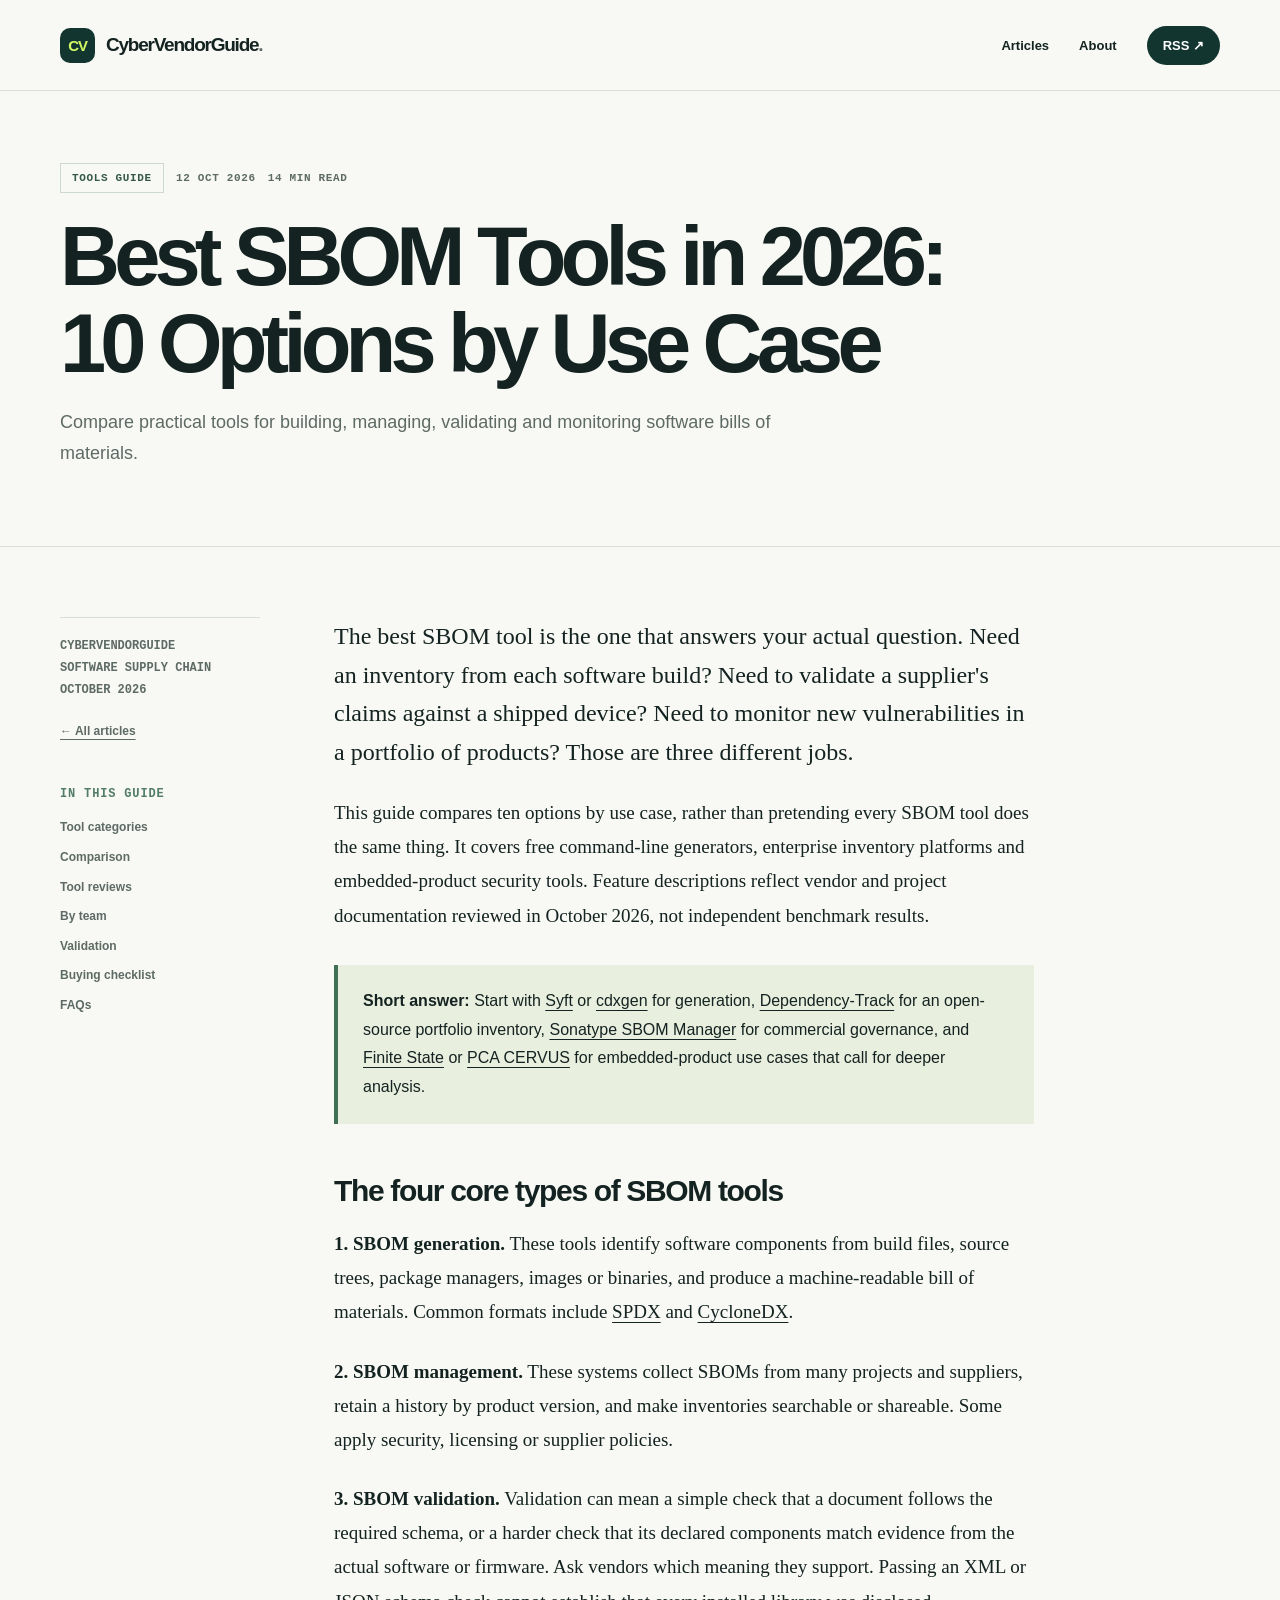
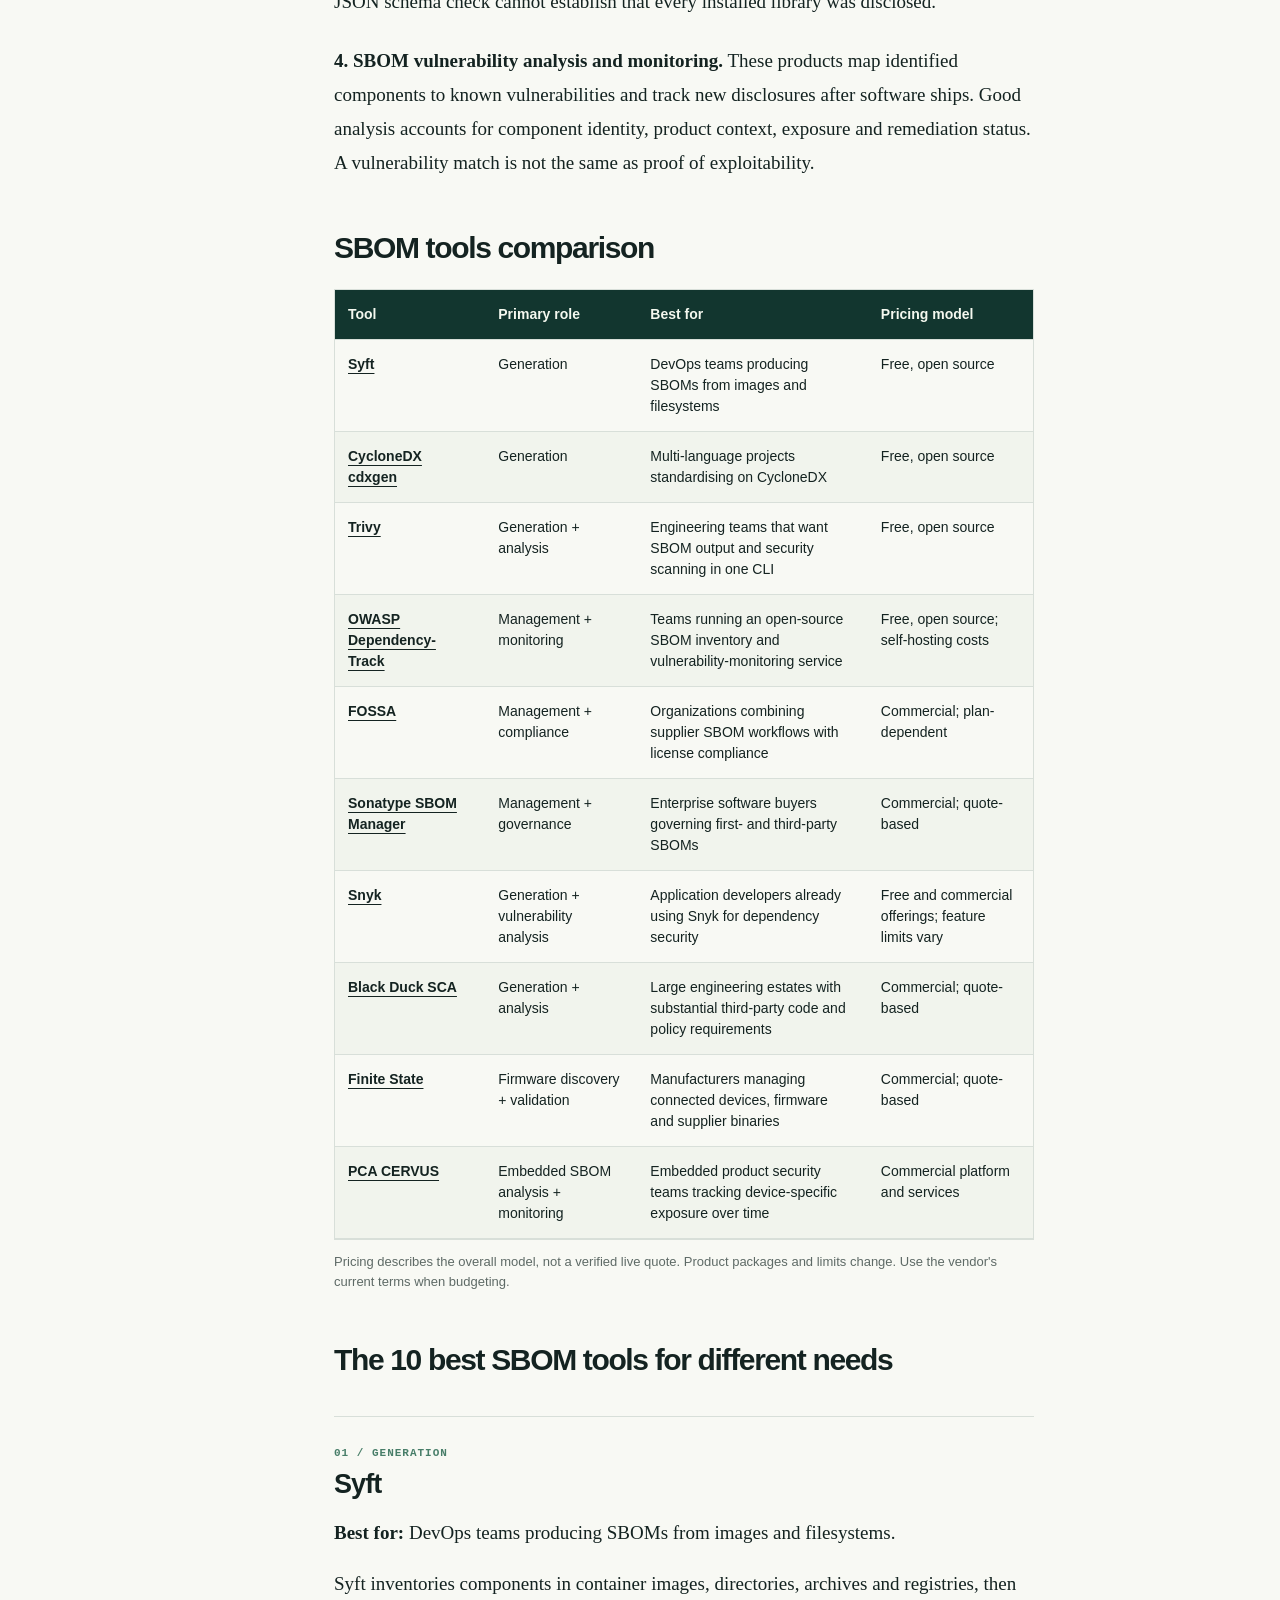
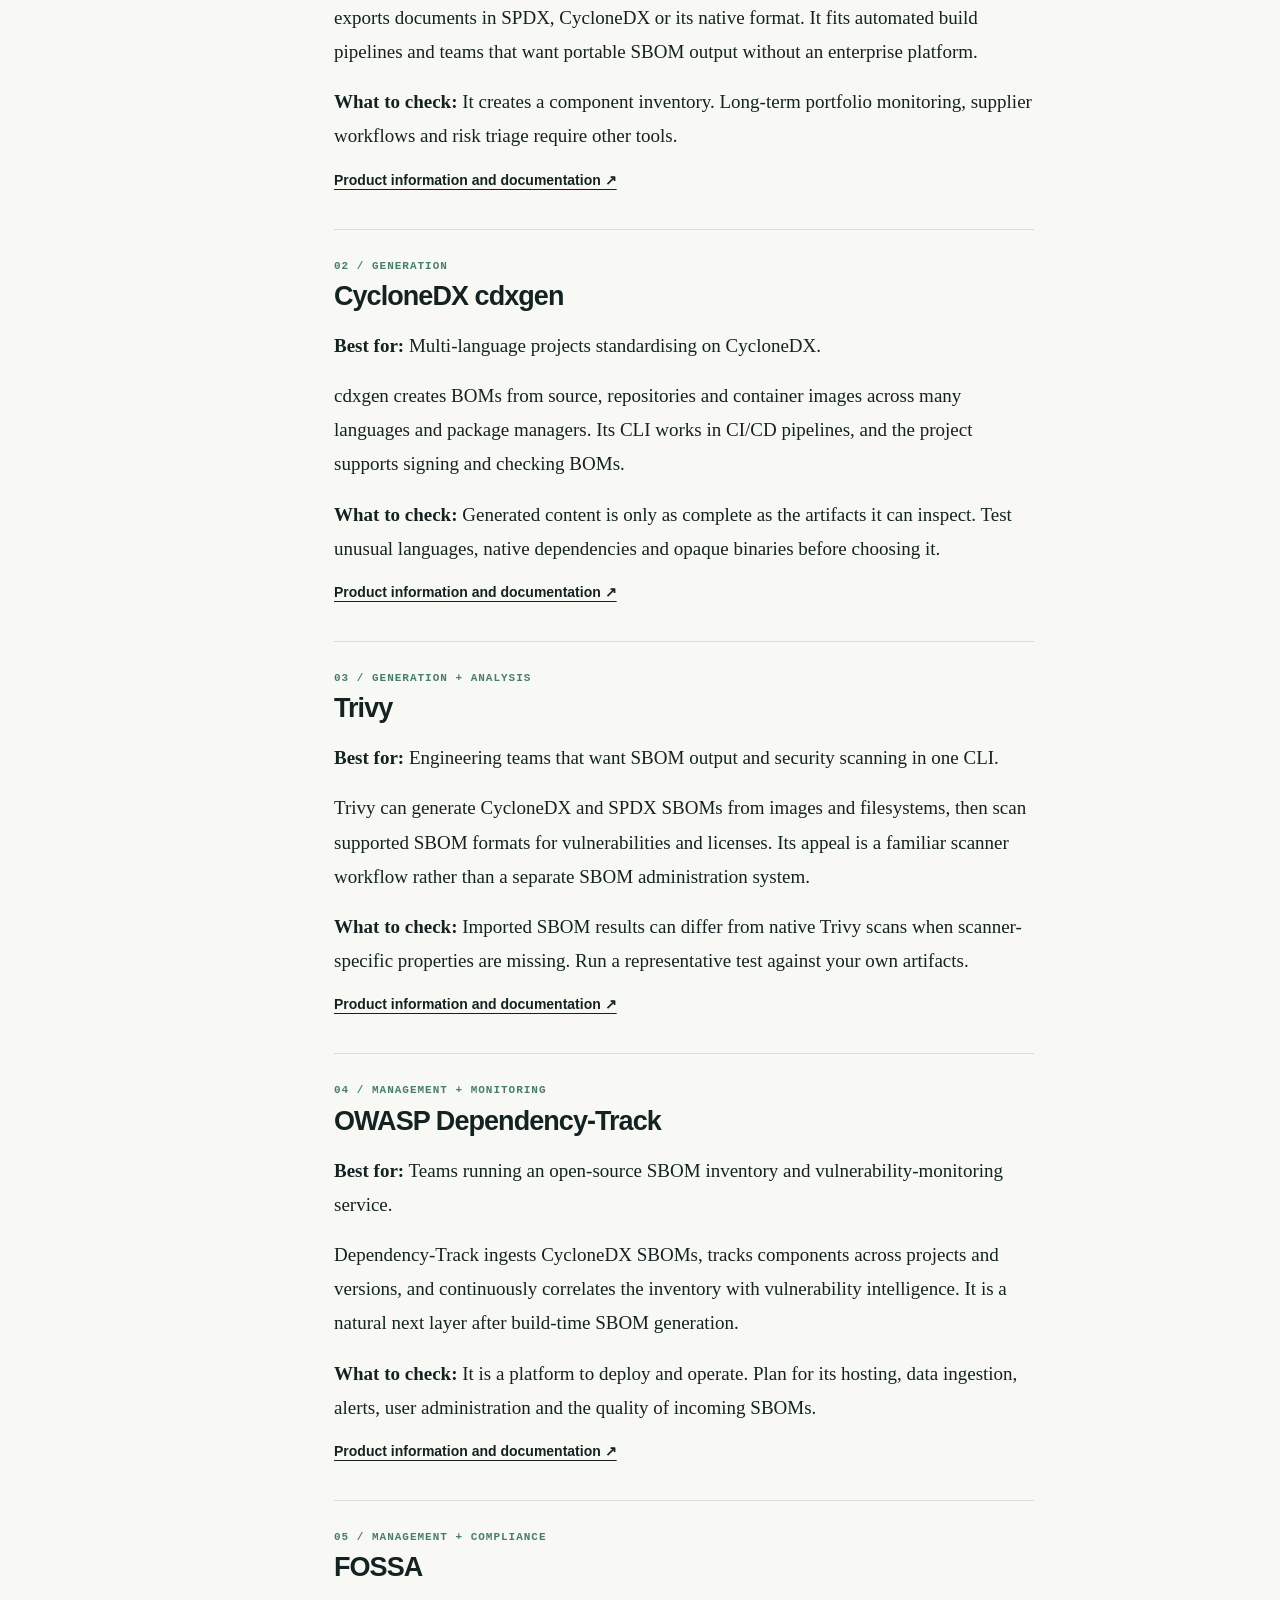
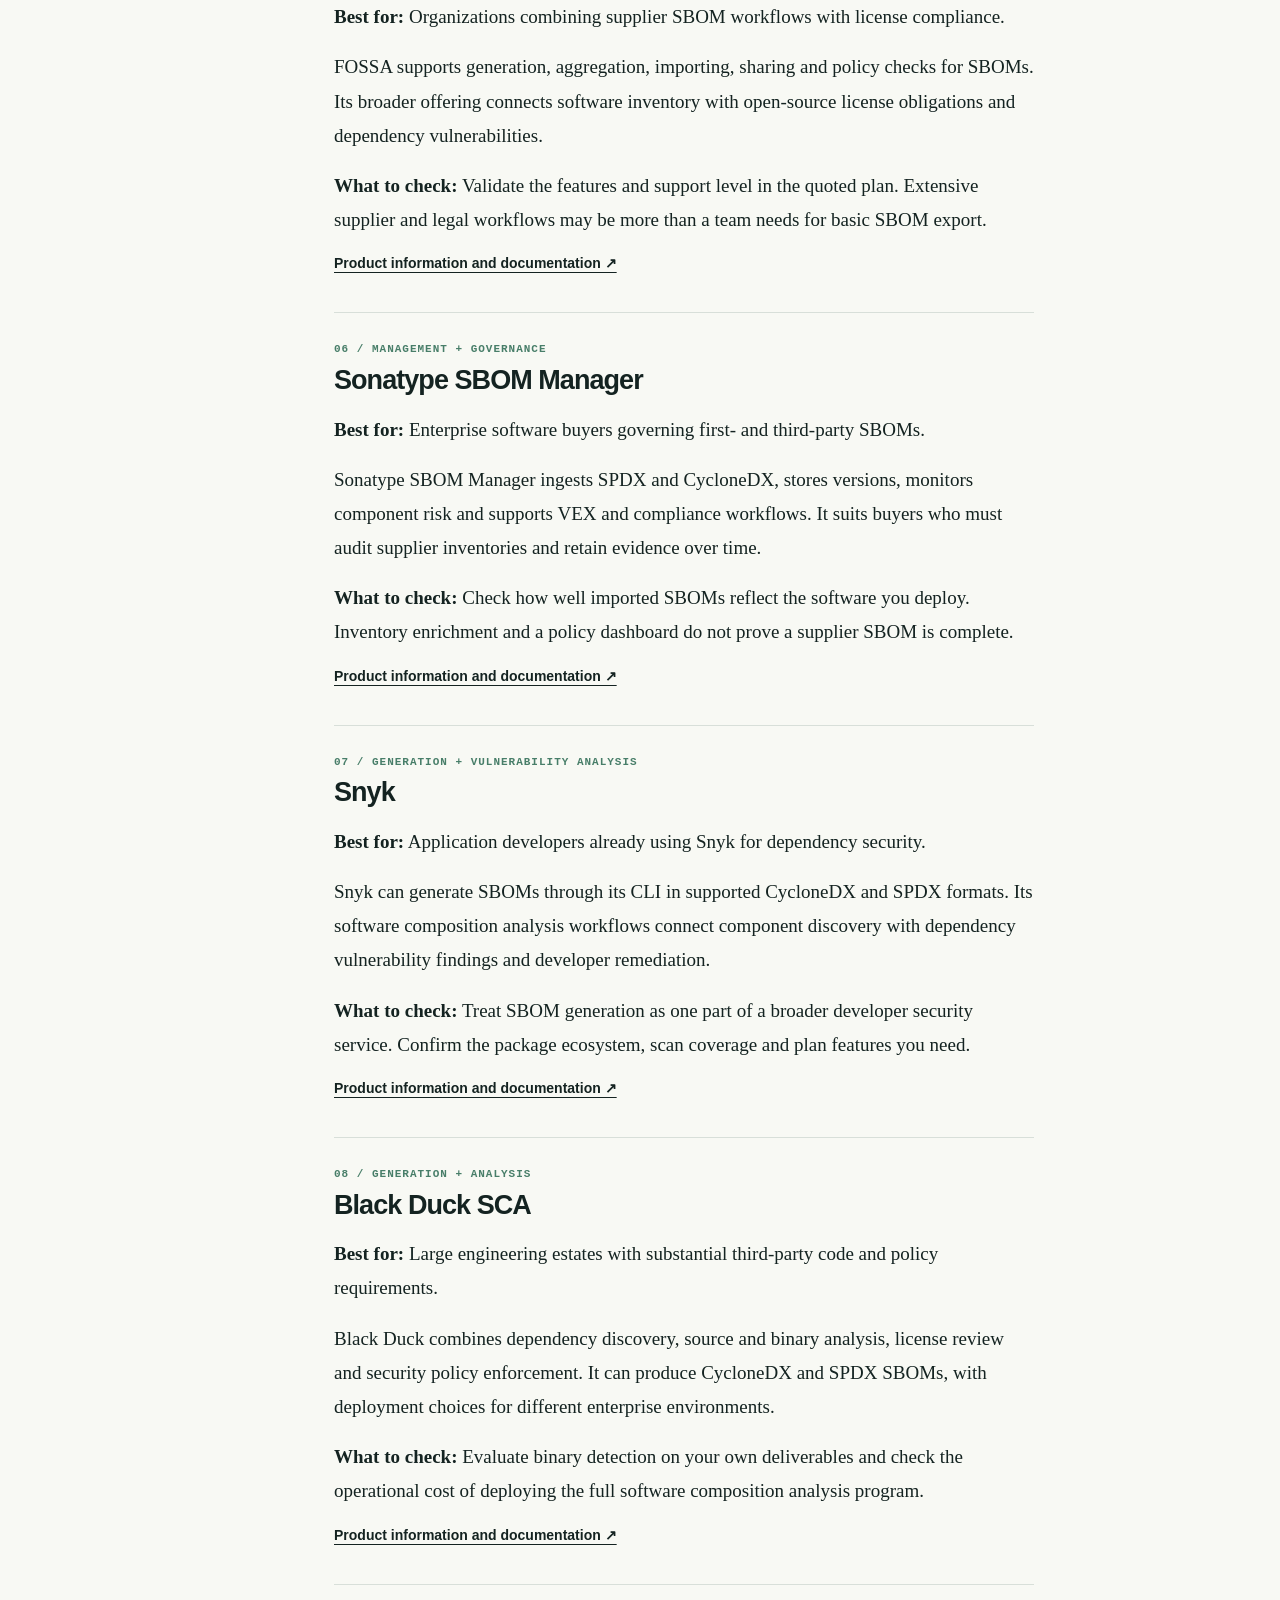
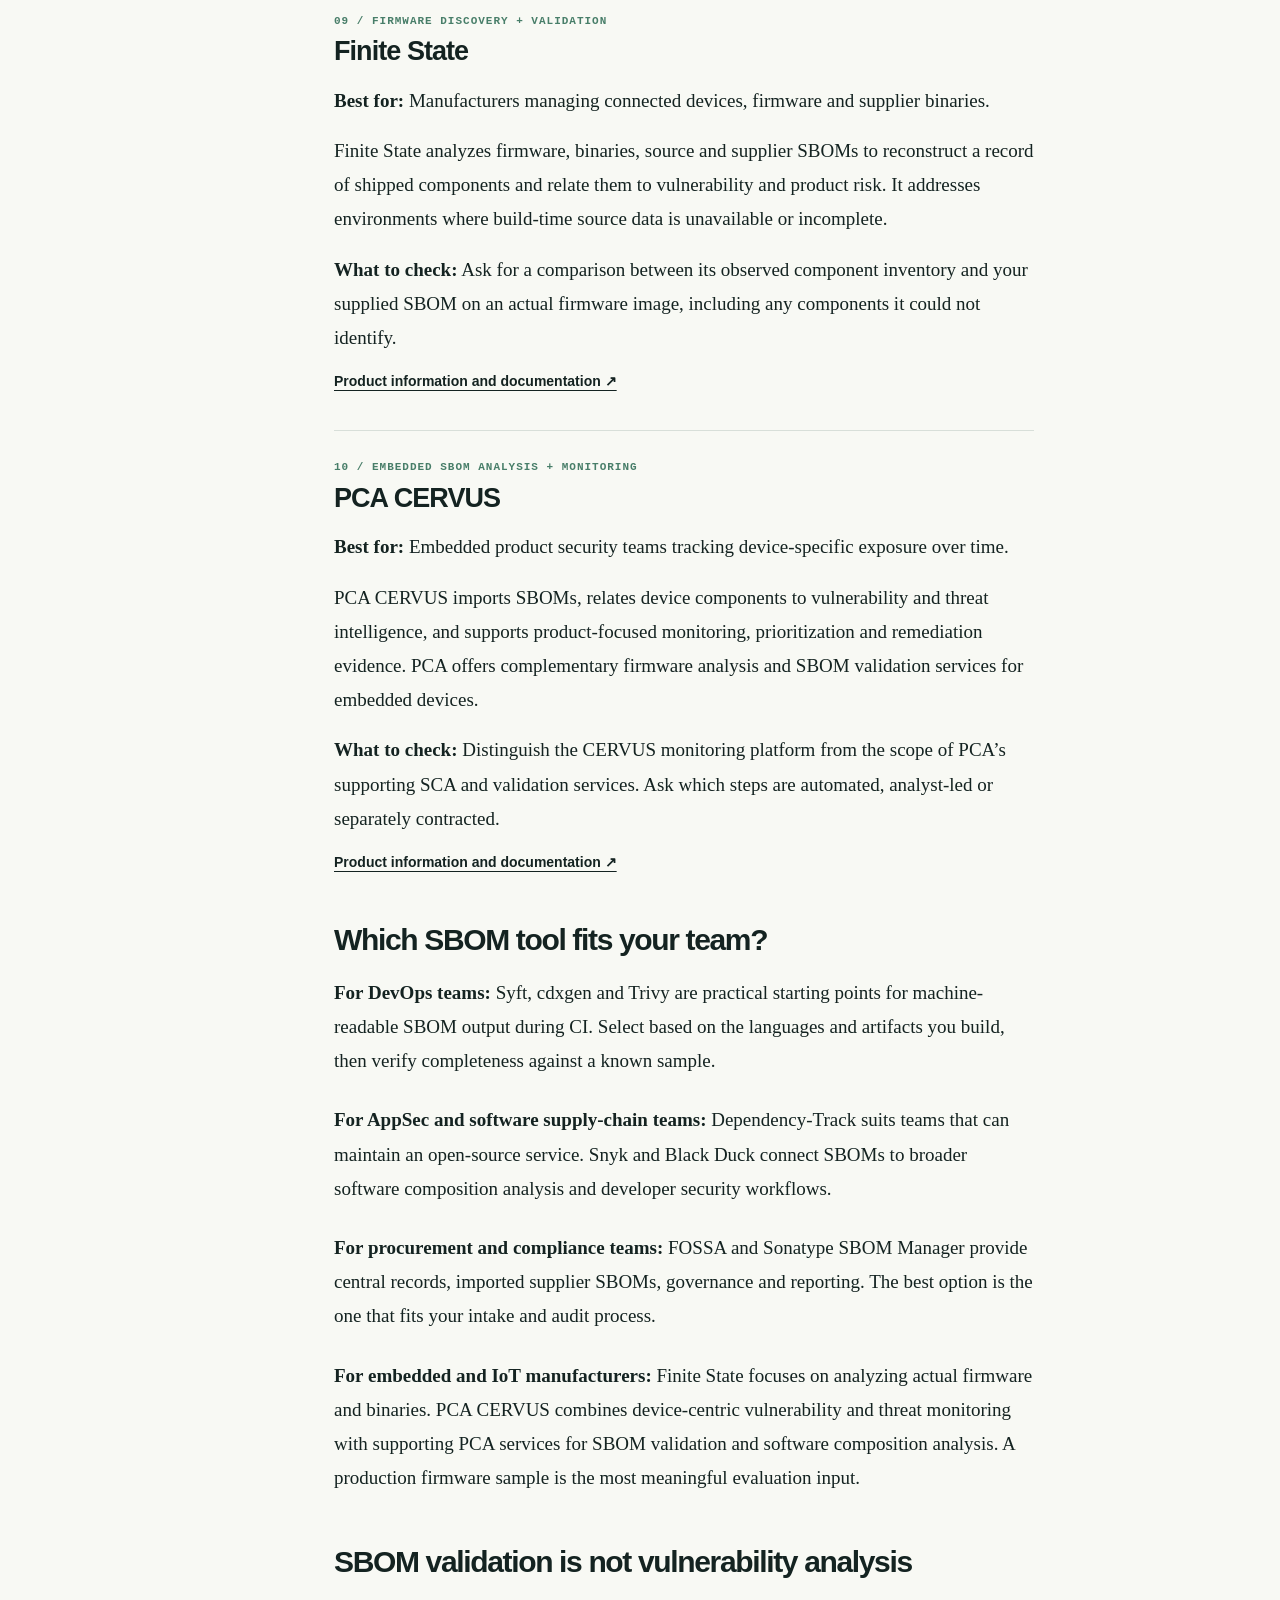
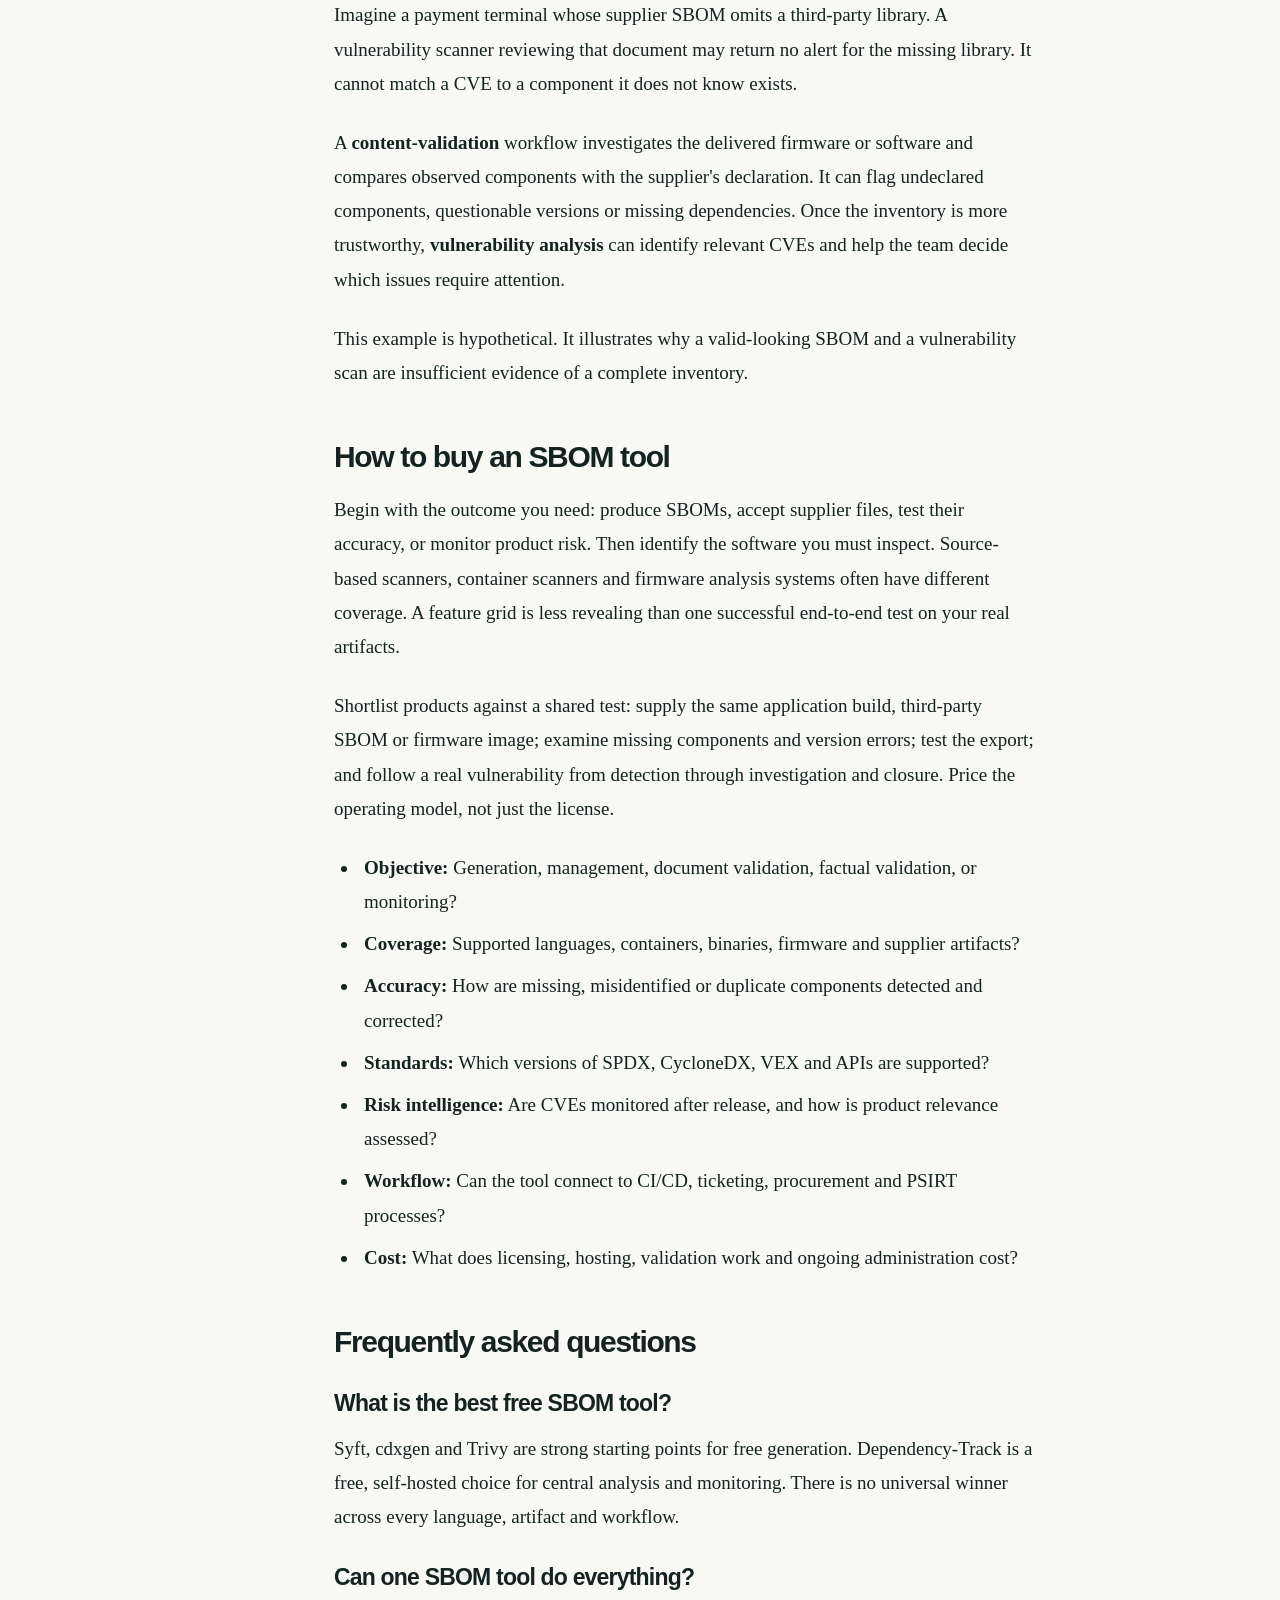
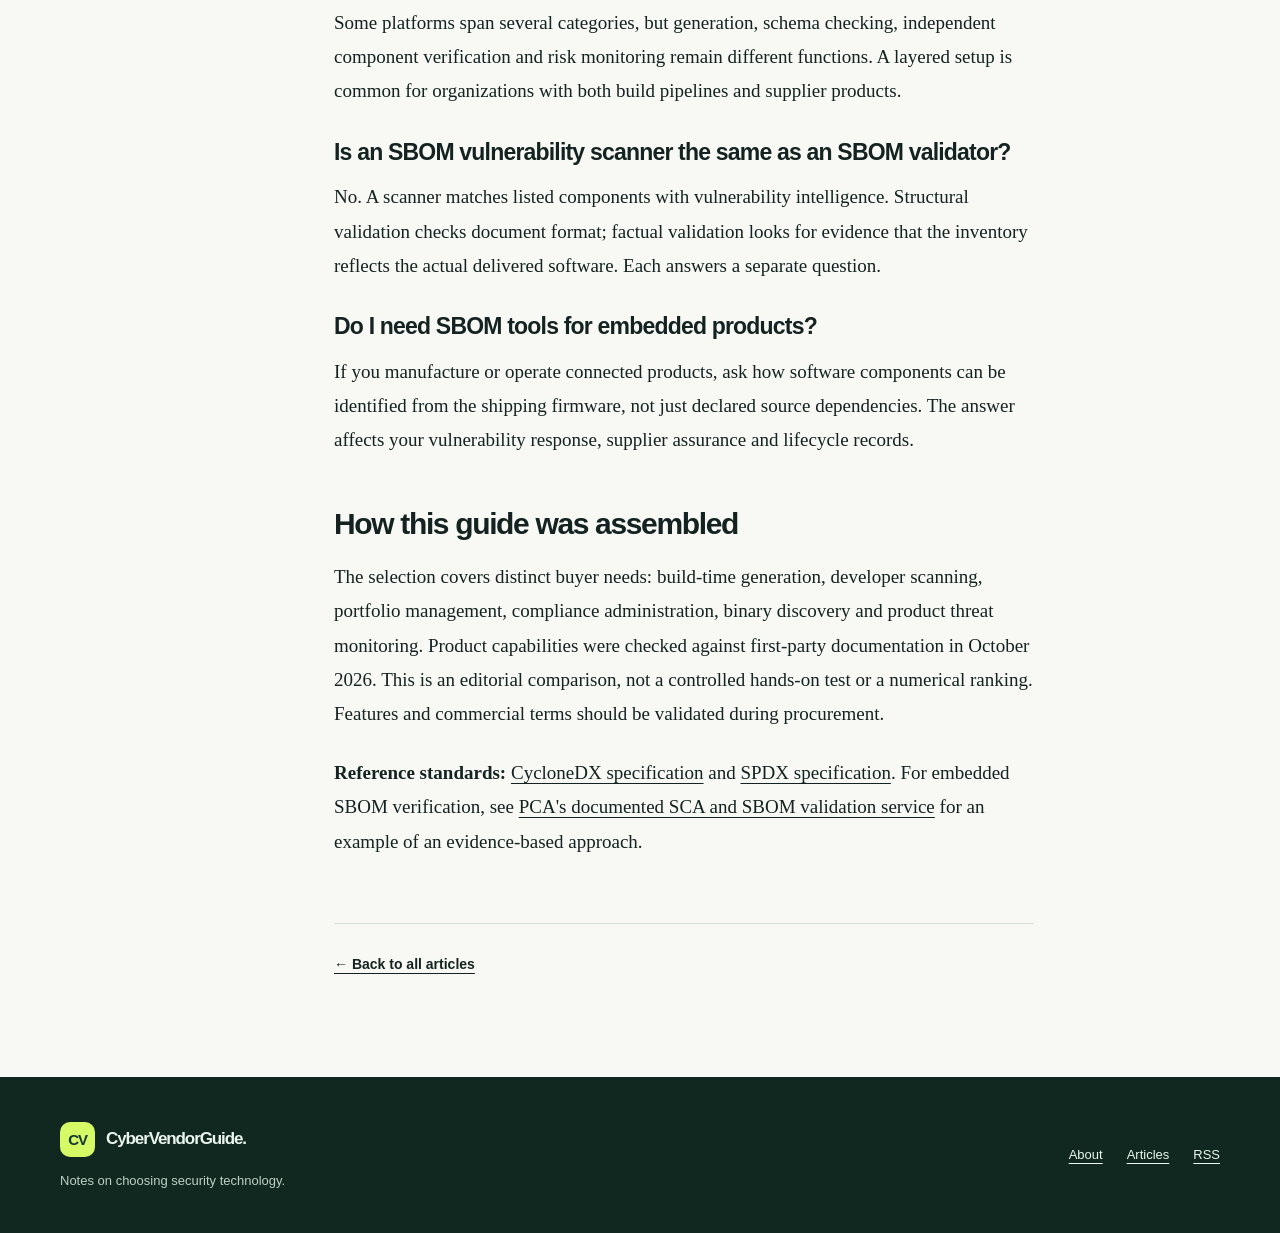
==== posts/best-sbom-tools-2026.html @ d4651a57 "Publish CyberVendorGuide and SBOM tools guide 2026" ====
<!doctype html>
<html lang="en">
<head>
 <meta charset="utf-8"><meta name="viewport" content="width=device-width,initial-scale=1"><meta name="theme-color" content="#f8f9f4">
 <title>Best SBOM Tools in 2026: 10 Options by Use Case | CyberVendorGuide</title>
 <meta name="description" content="Compare 10 SBOM tools for generation, management, validation and vulnerability monitoring. Find the right option for DevOps, security, compliance and embedded products.">
 <link rel="canonical" href="https://drominaman.github.io/cybervendorguide/posts/best-sbom-tools-2026.html">
 <meta property="og:type" content="article"><meta property="og:title" content="Best SBOM Tools in 2026: 10 Options by Use Case"><meta property="og:description" content="Compare 10 SBOM tools for generation, management, validation and vulnerability monitoring. Find the right option for DevOps, security, compliance and embedded products."><meta property="og:url" content="https://drominaman.github.io/cybervendorguide/posts/best-sbom-tools-2026.html">
 <meta name="twitter:card" content="summary">
 <link rel="icon" type="image/svg+xml" href="../assets/favicon.svg"><link rel="alternate" type="application/rss+xml" title="CyberVendorGuide RSS" href="../feed.xml"><link rel="stylesheet" href="../assets/styles.css">
 <script type="application/ld+json">{"@context":"https://schema.org","@type":"BlogPosting","headline":"Best SBOM Tools in 2026: 10 Options by Use Case","datePublished":"2026-10-12","dateModified":"2026-10-12","description":"Compare 10 SBOM tools for generation, management, validation and vulnerability monitoring. Find the right option for DevOps, security, compliance and embedded products.","publisher":{"@type":"Organization","name":"CyberVendorGuide"},"mainEntityOfPage":"https://drominaman.github.io/cybervendorguide/posts/best-sbom-tools-2026.html","inLanguage":"en","about":[{"@type":"Thing","name":"Software Bill of Materials"},{"@type":"Thing","name":"Software supply chain security"}]}</script>
</head>
<body>
 <header class="site-header"><div class="container header-inner"><a class="brand" href="../" aria-label="CyberVendorGuide home"><span class="brand-mark" aria-hidden="true">CV</span><span class="brand-name">CyberVendorGuide<span class="muted">.</span></span></a><nav class="site-nav" aria-label="Main navigation"><a href="../#articles">Articles</a><a href="../about.html">About</a><a class="nav-pill" href="../feed.xml">RSS ↗</a></nav></div></header>
 <main>
   <section class="subhero"><div class="container"><div class="article-meta"><span class="category">Tools guide</span><time datetime="2026-10-12">12 Oct 2026</time><span>14 min read</span></div><h1>Best SBOM Tools in 2026: 10 Options by Use Case</h1><p class="lead">Compare practical tools for building, managing, validating and monitoring software bills of materials.</p></div></section>
   <div class="container article-shell">
    <aside class="article-rail"><div>CYBERVENDORGUIDE<br>SOFTWARE SUPPLY CHAIN<br>OCTOBER 2026</div><a href="../#articles">← All articles</a>
      <nav class="article-toc" aria-label="On this page"><span>IN THIS GUIDE</span><a href="#types">Tool categories</a><a href="#comparison">Comparison</a><a href="#reviews">Tool reviews</a><a href="#audience">By team</a><a href="#validation">Validation</a><a href="#buying">Buying checklist</a><a href="#faq">FAQs</a></nav></aside>
    <article class="prose"><p class="intro">The best SBOM tool is the one that answers your actual question. Need an inventory from each software build? Need to validate a supplier's claims against a shipped device? Need to monitor new vulnerabilities in a portfolio of products? Those are three different jobs.</p>
<p>This guide compares ten options by use case, rather than pretending every SBOM tool does the same thing. It covers free command-line generators, enterprise inventory platforms and embedded-product security tools. Feature descriptions reflect vendor and project documentation reviewed in October 2026, not independent benchmark results.</p>

<div class="callout"><p><strong>Short answer:</strong> Start with <a href="#tool-1">Syft</a> or <a href="#tool-2">cdxgen</a> for generation, <a href="#tool-4">Dependency-Track</a> for an open-source portfolio inventory, <a href="#tool-6">Sonatype SBOM Manager</a> for commercial governance, and <a href="#tool-9">Finite State</a> or <a href="#tool-10">PCA CERVUS</a> for embedded-product use cases that call for deeper analysis.</p></div>

<h2 id="types">The four core types of SBOM tools</h2>
<p><strong>1. SBOM generation.</strong> These tools identify software components from build files, source trees, package managers, images or binaries, and produce a machine-readable bill of materials. Common formats include <a href="https://spdx.dev/">SPDX</a> and <a href="https://cyclonedx.org/">CycloneDX</a>.</p>
<p><strong>2. SBOM management.</strong> These systems collect SBOMs from many projects and suppliers, retain a history by product version, and make inventories searchable or shareable. Some apply security, licensing or supplier policies.</p>
<p><strong>3. SBOM validation.</strong> Validation can mean a simple check that a document follows the required schema, or a harder check that its declared components match evidence from the actual software or firmware. Ask vendors which meaning they support. Passing an XML or JSON schema check cannot establish that every installed library was disclosed.</p>
<p><strong>4. SBOM vulnerability analysis and monitoring.</strong> These products map identified components to known vulnerabilities and track new disclosures after software ships. Good analysis accounts for component identity, product context, exposure and remediation status. A vulnerability match is not the same as proof of exploitability.</p>

<h2 id="comparison">SBOM tools comparison</h2>
<div class="comparison-wrap" role="region" aria-label="SBOM tools comparison table" tabindex="0"><table class="comparison-table"><thead><tr><th>Tool</th><th>Primary role</th><th>Best for</th><th>Pricing model</th></tr></thead><tbody><tr><td><a href="#tool-1">Syft</a></td><td>Generation</td><td>DevOps teams producing SBOMs from images and filesystems</td><td>Free, open source</td></tr>
<tr><td><a href="#tool-2">CycloneDX cdxgen</a></td><td>Generation</td><td>Multi-language projects standardising on CycloneDX</td><td>Free, open source</td></tr>
<tr><td><a href="#tool-3">Trivy</a></td><td>Generation + analysis</td><td>Engineering teams that want SBOM output and security scanning in one CLI</td><td>Free, open source</td></tr>
<tr><td><a href="#tool-4">OWASP Dependency-Track</a></td><td>Management + monitoring</td><td>Teams running an open-source SBOM inventory and vulnerability-monitoring service</td><td>Free, open source; self-hosting costs</td></tr>
<tr><td><a href="#tool-5">FOSSA</a></td><td>Management + compliance</td><td>Organizations combining supplier SBOM workflows with license compliance</td><td>Commercial; plan-dependent</td></tr>
<tr><td><a href="#tool-6">Sonatype SBOM Manager</a></td><td>Management + governance</td><td>Enterprise software buyers governing first- and third-party SBOMs</td><td>Commercial; quote-based</td></tr>
<tr><td><a href="#tool-7">Snyk</a></td><td>Generation + vulnerability analysis</td><td>Application developers already using Snyk for dependency security</td><td>Free and commercial offerings; feature limits vary</td></tr>
<tr><td><a href="#tool-8">Black Duck SCA</a></td><td>Generation + analysis</td><td>Large engineering estates with substantial third-party code and policy requirements</td><td>Commercial; quote-based</td></tr>
<tr><td><a href="#tool-9">Finite State</a></td><td>Firmware discovery + validation</td><td>Manufacturers managing connected devices, firmware and supplier binaries</td><td>Commercial; quote-based</td></tr>
<tr><td><a href="#tool-10">PCA CERVUS</a></td><td>Embedded SBOM analysis + monitoring</td><td>Embedded product security teams tracking device-specific exposure over time</td><td>Commercial platform and services</td></tr></tbody></table></div>
<p class="small-note">Pricing describes the overall model, not a verified live quote. Product packages and limits change. Use the vendor's current terms when budgeting.</p>

<h2 id="reviews">The 10 best SBOM tools for different needs</h2>
<section class="tool-review" id="tool-1">
    <div class="tool-label">01 / Generation</div>
    <h3>Syft</h3>
    <p><strong>Best for:</strong> DevOps teams producing SBOMs from images and filesystems.</p>
    <p>Syft inventories components in container images, directories, archives and registries, then exports documents in SPDX, CycloneDX or its native format. It fits automated build pipelines and teams that want portable SBOM output without an enterprise platform.</p>
    <p><strong>What to check:</strong> It creates a component inventory. Long-term portfolio monitoring, supplier workflows and risk triage require other tools.</p>
    <p class="vendor-link"><a href="https://oss.anchore.com/docs/guides/sbom/">Product information and documentation ↗</a></p>
    </section><section class="tool-review" id="tool-2">
    <div class="tool-label">02 / Generation</div>
    <h3>CycloneDX cdxgen</h3>
    <p><strong>Best for:</strong> Multi-language projects standardising on CycloneDX.</p>
    <p>cdxgen creates BOMs from source, repositories and container images across many languages and package managers. Its CLI works in CI/CD pipelines, and the project supports signing and checking BOMs.</p>
    <p><strong>What to check:</strong> Generated content is only as complete as the artifacts it can inspect. Test unusual languages, native dependencies and opaque binaries before choosing it.</p>
    <p class="vendor-link"><a href="https://github.com/cdxgen/cdxgen">Product information and documentation ↗</a></p>
    </section><section class="tool-review" id="tool-3">
    <div class="tool-label">03 / Generation + analysis</div>
    <h3>Trivy</h3>
    <p><strong>Best for:</strong> Engineering teams that want SBOM output and security scanning in one CLI.</p>
    <p>Trivy can generate CycloneDX and SPDX SBOMs from images and filesystems, then scan supported SBOM formats for vulnerabilities and licenses. Its appeal is a familiar scanner workflow rather than a separate SBOM administration system.</p>
    <p><strong>What to check:</strong> Imported SBOM results can differ from native Trivy scans when scanner-specific properties are missing. Run a representative test against your own artifacts.</p>
    <p class="vendor-link"><a href="https://trivy.dev/docs/dev/guide/supply-chain/sbom/">Product information and documentation ↗</a></p>
    </section><section class="tool-review" id="tool-4">
    <div class="tool-label">04 / Management + monitoring</div>
    <h3>OWASP Dependency-Track</h3>
    <p><strong>Best for:</strong> Teams running an open-source SBOM inventory and vulnerability-monitoring service.</p>
    <p>Dependency-Track ingests CycloneDX SBOMs, tracks components across projects and versions, and continuously correlates the inventory with vulnerability intelligence. It is a natural next layer after build-time SBOM generation.</p>
    <p><strong>What to check:</strong> It is a platform to deploy and operate. Plan for its hosting, data ingestion, alerts, user administration and the quality of incoming SBOMs.</p>
    <p class="vendor-link"><a href="https://dependencytrack.org/">Product information and documentation ↗</a></p>
    </section><section class="tool-review" id="tool-5">
    <div class="tool-label">05 / Management + compliance</div>
    <h3>FOSSA</h3>
    <p><strong>Best for:</strong> Organizations combining supplier SBOM workflows with license compliance.</p>
    <p>FOSSA supports generation, aggregation, importing, sharing and policy checks for SBOMs. Its broader offering connects software inventory with open-source license obligations and dependency vulnerabilities.</p>
    <p><strong>What to check:</strong> Validate the features and support level in the quoted plan. Extensive supplier and legal workflows may be more than a team needs for basic SBOM export.</p>
    <p class="vendor-link"><a href="https://docs.fossa.com/product-guides/sbom">Product information and documentation ↗</a></p>
    </section><section class="tool-review" id="tool-6">
    <div class="tool-label">06 / Management + governance</div>
    <h3>Sonatype SBOM Manager</h3>
    <p><strong>Best for:</strong> Enterprise software buyers governing first- and third-party SBOMs.</p>
    <p>Sonatype SBOM Manager ingests SPDX and CycloneDX, stores versions, monitors component risk and supports VEX and compliance workflows. It suits buyers who must audit supplier inventories and retain evidence over time.</p>
    <p><strong>What to check:</strong> Check how well imported SBOMs reflect the software you deploy. Inventory enrichment and a policy dashboard do not prove a supplier SBOM is complete.</p>
    <p class="vendor-link"><a href="https://help.sonatype.com/en/sonatype-sbom-manager.html">Product information and documentation ↗</a></p>
    </section><section class="tool-review" id="tool-7">
    <div class="tool-label">07 / Generation + vulnerability analysis</div>
    <h3>Snyk</h3>
    <p><strong>Best for:</strong> Application developers already using Snyk for dependency security.</p>
    <p>Snyk can generate SBOMs through its CLI in supported CycloneDX and SPDX formats. Its software composition analysis workflows connect component discovery with dependency vulnerability findings and developer remediation.</p>
    <p><strong>What to check:</strong> Treat SBOM generation as one part of a broader developer security service. Confirm the package ecosystem, scan coverage and plan features you need.</p>
    <p class="vendor-link"><a href="https://docs.snyk.io/developer-tools/snyk-cli/commands/sbom">Product information and documentation ↗</a></p>
    </section><section class="tool-review" id="tool-8">
    <div class="tool-label">08 / Generation + analysis</div>
    <h3>Black Duck SCA</h3>
    <p><strong>Best for:</strong> Large engineering estates with substantial third-party code and policy requirements.</p>
    <p>Black Duck combines dependency discovery, source and binary analysis, license review and security policy enforcement. It can produce CycloneDX and SPDX SBOMs, with deployment choices for different enterprise environments.</p>
    <p><strong>What to check:</strong> Evaluate binary detection on your own deliverables and check the operational cost of deploying the full software composition analysis program.</p>
    <p class="vendor-link"><a href="https://www.blackduck.com/software-composition-analysis-tools.html">Product information and documentation ↗</a></p>
    </section><section class="tool-review" id="tool-9">
    <div class="tool-label">09 / Firmware discovery + validation</div>
    <h3>Finite State</h3>
    <p><strong>Best for:</strong> Manufacturers managing connected devices, firmware and supplier binaries.</p>
    <p>Finite State analyzes firmware, binaries, source and supplier SBOMs to reconstruct a record of shipped components and relate them to vulnerability and product risk. It addresses environments where build-time source data is unavailable or incomplete.</p>
    <p><strong>What to check:</strong> Ask for a comparison between its observed component inventory and your supplied SBOM on an actual firmware image, including any components it could not identify.</p>
    <p class="vendor-link"><a href="https://finitestate.io/platform">Product information and documentation ↗</a></p>
    </section><section class="tool-review" id="tool-10">
    <div class="tool-label">10 / Embedded SBOM analysis + monitoring</div>
    <h3>PCA CERVUS</h3>
    <p><strong>Best for:</strong> Embedded product security teams tracking device-specific exposure over time.</p>
    <p>PCA CERVUS imports SBOMs, relates device components to vulnerability and threat intelligence, and supports product-focused monitoring, prioritization and remediation evidence. PCA offers complementary firmware analysis and SBOM validation services for embedded devices.</p>
    <p><strong>What to check:</strong> Distinguish the CERVUS monitoring platform from the scope of PCA’s supporting SCA and validation services. Ask which steps are automated, analyst-led or separately contracted.</p>
    <p class="vendor-link"><a href="https://pcacybersecurity.com/platform">Product information and documentation ↗</a></p>
    </section>

<h2 id="audience">Which SBOM tool fits your team?</h2>
<p><strong>For DevOps teams:</strong> Syft, cdxgen and Trivy are practical starting points for machine-readable SBOM output during CI. Select based on the languages and artifacts you build, then verify completeness against a known sample.</p>
<p><strong>For AppSec and software supply-chain teams:</strong> Dependency-Track suits teams that can maintain an open-source service. Snyk and Black Duck connect SBOMs to broader software composition analysis and developer security workflows.</p>
<p><strong>For procurement and compliance teams:</strong> FOSSA and Sonatype SBOM Manager provide central records, imported supplier SBOMs, governance and reporting. The best option is the one that fits your intake and audit process.</p>
<p><strong>For embedded and IoT manufacturers:</strong> Finite State focuses on analyzing actual firmware and binaries. PCA CERVUS combines device-centric vulnerability and threat monitoring with supporting PCA services for SBOM validation and software composition analysis. A production firmware sample is the most meaningful evaluation input.</p>

<h2 id="validation">SBOM validation is not vulnerability analysis</h2>
<p>Imagine a payment terminal whose supplier SBOM omits a third-party library. A vulnerability scanner reviewing that document may return no alert for the missing library. It cannot match a CVE to a component it does not know exists.</p>
<p>A <strong>content-validation</strong> workflow investigates the delivered firmware or software and compares observed components with the supplier's declaration. It can flag undeclared components, questionable versions or missing dependencies. Once the inventory is more trustworthy, <strong>vulnerability analysis</strong> can identify relevant CVEs and help the team decide which issues require attention.</p>
<p>This example is hypothetical. It illustrates why a valid-looking SBOM and a vulnerability scan are insufficient evidence of a complete inventory.</p>

<h2 id="buying">How to buy an SBOM tool</h2>
<p>Begin with the outcome you need: produce SBOMs, accept supplier files, test their accuracy, or monitor product risk. Then identify the software you must inspect. Source-based scanners, container scanners and firmware analysis systems often have different coverage. A feature grid is less revealing than one successful end-to-end test on your real artifacts.</p>
<p>Shortlist products against a shared test: supply the same application build, third-party SBOM or firmware image; examine missing components and version errors; test the export; and follow a real vulnerability from detection through investigation and closure. Price the operating model, not just the license.</p>
<ul class="buy-checklist">
<li><strong>Objective:</strong> Generation, management, document validation, factual validation, or monitoring?</li>
<li><strong>Coverage:</strong> Supported languages, containers, binaries, firmware and supplier artifacts?</li>
<li><strong>Accuracy:</strong> How are missing, misidentified or duplicate components detected and corrected?</li>
<li><strong>Standards:</strong> Which versions of SPDX, CycloneDX, VEX and APIs are supported?</li>
<li><strong>Risk intelligence:</strong> Are CVEs monitored after release, and how is product relevance assessed?</li>
<li><strong>Workflow:</strong> Can the tool connect to CI/CD, ticketing, procurement and PSIRT processes?</li>
<li><strong>Cost:</strong> What does licensing, hosting, validation work and ongoing administration cost?</li>
</ul>

<h2 id="faq">Frequently asked questions</h2>
<h3>What is the best free SBOM tool?</h3>
<p>Syft, cdxgen and Trivy are strong starting points for free generation. Dependency-Track is a free, self-hosted choice for central analysis and monitoring. There is no universal winner across every language, artifact and workflow.</p>
<h3>Can one SBOM tool do everything?</h3>
<p>Some platforms span several categories, but generation, schema checking, independent component verification and risk monitoring remain different functions. A layered setup is common for organizations with both build pipelines and supplier products.</p>
<h3>Is an SBOM vulnerability scanner the same as an SBOM validator?</h3>
<p>No. A scanner matches listed components with vulnerability intelligence. Structural validation checks document format; factual validation looks for evidence that the inventory reflects the actual delivered software. Each answers a separate question.</p>
<h3>Do I need SBOM tools for embedded products?</h3>
<p>If you manufacture or operate connected products, ask how software components can be identified from the shipping firmware, not just declared source dependencies. The answer affects your vulnerability response, supplier assurance and lifecycle records.</p>

<h2 id="methodology">How this guide was assembled</h2>
<p>The selection covers distinct buyer needs: build-time generation, developer scanning, portfolio management, compliance administration, binary discovery and product threat monitoring. Product capabilities were checked against first-party documentation in October 2026. This is an editorial comparison, not a controlled hands-on test or a numerical ranking. Features and commercial terms should be validated during procurement.</p>
<p><strong>Reference standards:</strong> <a href="https://cyclonedx.org/specification/overview/">CycloneDX specification</a> and <a href="https://spdx.github.io/spdx-spec/">SPDX specification</a>. For embedded SBOM verification, see <a href="https://pcacybersecurity.com/services/threat-intelligence/software-composition-analysis-sca-and-sbom-validation">PCA's documented SCA and SBOM validation service</a> for an example of an evidence-based approach.</p>
      <div class="post-end"><a href="../#articles">← Back to all articles</a></div>
    </article>
   </div>
 </main>
 <footer class="site-footer"><div class="container footer-grid"><div><a class="brand" href="../"><span class="brand-mark" aria-hidden="true">CV</span><span class="brand-name">CyberVendorGuide.</span></a><p class="footer-copy">Notes on choosing security technology.</p></div><div class="footer-links"><a href="../about.html">About</a><a href="../#articles">Articles</a><a href="../feed.xml">RSS</a></div></div></footer>
</body></html>
---- assets/styles.css ----
:root {
  --bg: #f8f9f4;
  --surface: #ffffff;
  --text: #142321;
  --muted: #5e6a66;
  --line: #d8dfd9;
  --accent: #d5fa66;
  --deep: #12362f;
  --mono: ui-monospace, SFMono-Regular, Menlo, Monaco, Consolas, "Liberation Mono", monospace;
  --serif: Georgia, "Times New Roman", serif;
  --sans: Inter, -apple-system, BlinkMacSystemFont, "Segoe UI", sans-serif;
}
* { box-sizing: border-box; }
html { scroll-behavior: smooth; }
body { margin: 0; font-family: var(--sans); background: var(--bg); color: var(--text); -webkit-font-smoothing: antialiased; }
a { color: inherit; }
a:hover { text-decoration-color: currentColor; }
a:focus-visible, button:focus-visible { outline: 3px solid #54865c; outline-offset: 4px; }
.container { width: min(1160px, calc(100% - 64px)); margin: 0 auto; }
.site-header { border-bottom: 1px solid var(--line); background: rgba(248,249,244,.98); }
.header-inner { min-height: 90px; display: flex; align-items: center; justify-content: space-between; gap: 24px; }
.brand { font-size: 19px; font-weight: 850; letter-spacing: -.065em; display: inline-flex; align-items: center; gap: 11px; text-decoration: none; }
.brand-mark { display: inline-grid; place-items: center; width: 35px; height: 35px; border-radius: 10px; background: var(--deep); color: var(--accent); font-size: 15px; font-weight: 850; letter-spacing: -.08em; }
.brand-name { white-space: nowrap; }
.site-nav { display: flex; align-items: center; gap: 30px; }
.site-nav a { text-decoration: none; font-size: 13px; font-weight: 700; }
.site-nav a:hover { text-decoration: underline; text-underline-offset: 5px; }
.nav-pill { background: var(--deep); color: #fff; padding: 12px 16px; border-radius: 999px; }
.nav-pill:hover { background: #245047; }
.eyebrow { font: 700 11px/1.5 var(--mono); letter-spacing: .14em; text-transform: uppercase; }
.muted { color: var(--muted); }
.hero { padding: 86px 0 72px; border-bottom: 1px solid var(--line); }
.hero-grid { display: grid; grid-template-columns: minmax(0,1.35fr) minmax(270px,.65fr); gap: 76px; align-items: end; }
.hero h1 { max-width: 810px; margin: 22px 0 25px; font-weight: 680; font-size: clamp(52px, 6.6vw, 96px); line-height: 1.01; letter-spacing: -.075em; }
.hero h1 em { font-family: var(--serif); letter-spacing: -.075em; font-weight: 400; }
.hero-lead { color: #41534c; max-width: 560px; font-size: 18px; line-height: 1.65; }
.hero-note { border-top: 1px solid var(--text); padding-top: 25px; align-self: end; }
.hero-note p { font: 400 16px/1.7 var(--serif); margin: 17px 0 22px; }
.inline-link { font-size: 13px; font-weight: 800; text-decoration-thickness: 1px; text-underline-offset: 5px; }
.ticker { background: var(--accent); border-bottom: 1px solid #bddc5b; }
.ticker-inner { display: flex; gap: 22px; align-items: center; padding: 12px 0; font: 700 11px/1.4 var(--mono); letter-spacing: .06em; text-transform: uppercase; }
.ticker-separator { opacity: .48; }
.section { padding: 76px 0 98px; }
.section-heading { display: flex; align-items: end; justify-content: space-between; gap: 30px; padding-bottom: 22px; border-bottom: 1px solid var(--line); }
.section-heading h2 { font-size: clamp(30px,4.2vw,50px); line-height: 1.1; letter-spacing: -.06em; margin: 0; }
.section-heading p { margin: 0 0 3px; font: 600 12px var(--mono); color: var(--muted); }
.article-grid { display: grid; grid-template-columns: minmax(0,1.7fr) minmax(230px,.65fr); gap: 28px; margin-top: 28px; }
.featured-article { background: var(--surface); border: 1px solid var(--line); padding: 36px 38px 42px; min-height: 330px; display: flex; flex-direction: column; justify-content: space-between; transition: border-color .2s,transform .2s; }
.featured-article:hover { border-color: #627d6f; transform: translateY(-2px); }
.article-meta { display: flex; flex-wrap: wrap; align-items: center; gap: 12px; color: var(--muted); font: 650 11px var(--mono); text-transform: uppercase; letter-spacing: .06em; }
.category { padding: 8px 11px; border: 1px solid #d0d9d0; color: #345747; }
.featured-article h3 { margin: 44px 0 15px; max-width: 670px; font-size: clamp(32px,4vw,52px); letter-spacing: -.061em; line-height: 1.1; }
.featured-article h3 a { text-decoration: none; }
.featured-article p { color: var(--muted); font-size: 16px; line-height: 1.6; margin: 0 0 24px; max-width: 580px; }
.read-link { text-decoration: none; font-weight: 800; font-size: 13px; }
.read-link span { display: inline-block; transition: transform .2s; }
.read-link:hover span { transform: translateX(4px); }
.side-panel { background: var(--deep); color: #f7fbf4; padding: 33px; display: flex; flex-direction: column; justify-content: space-between; }
.side-panel .eyebrow { color: var(--accent); }
.side-panel h3 { font-size: 30px; line-height: 1.13; letter-spacing: -.05em; margin: 45px 0 15px; }
.side-panel p { color: #cfddd5; font-size: 14px; line-height: 1.65; }
.side-panel a { color: var(--accent); text-underline-offset: 4px; font-weight: 750; font-size: 13px; }
.principles { display: grid; grid-template-columns: repeat(3,1fr); gap: 30px; margin-top: 52px; padding-top: 36px; border-top: 1px solid var(--line); }
.principles h3 { font-size: 16px; letter-spacing: -.025em; margin: 0 0 10px; }
.principles p { font-size: 14px; color: var(--muted); line-height: 1.7; margin: 0; }
.number { font: 700 12px var(--mono); color: #487e69; margin-bottom: 21px; }
.site-footer { background: #112820; color: #eaf5ed; }
.footer-grid { padding: 45px 0; display: flex; justify-content: space-between; gap: 22px; flex-wrap: wrap; }
.site-footer .brand { font-size: 17px; }
.site-footer .brand-mark { background: var(--accent); color: var(--deep); }
.footer-copy { margin: 16px 0 0; color: #bed0c5; font-size: 13px; }
.footer-links { display: flex; gap: 24px; align-items: center; font-size: 13px; }
.footer-links a { color: #eaf5ed; text-underline-offset: 4px; }
.subhero { padding: 72px 0 60px; border-bottom: 1px solid var(--line); }
.subhero h1 { font-size: clamp(52px, 6.5vw, 83px); letter-spacing: -.07em; line-height: 1.05; max-width: 940px; margin: 20px 0; }
.subhero .lead { max-width: 720px; font-size: 18px; color: var(--muted); line-height: 1.7; }
.article-shell { display: grid; grid-template-columns: 200px minmax(0,700px); gap: 74px; padding: 70px 0 100px; }
.article-rail { border-top: 1px solid var(--line); padding-top: 18px; font: 600 12px/1.8 var(--mono); color: var(--muted); }
.article-rail a { display: inline-block; margin-top: 20px; font-family: var(--sans); text-underline-offset: 4px; }
.prose { font-family: var(--serif); font-size: 19px; line-height: 1.8; }
.prose .intro { font-size: 24px; line-height: 1.6; margin-top: 0; }
.prose h2 { font-family: var(--sans); font-size: 30px; line-height: 1.2; letter-spacing: -.045em; margin: 49px 0 18px; }
.prose p, .prose ul { margin: 0 0 25px; }
.prose li { padding-left: 5px; margin-bottom: 8px; }
.prose strong { font-weight: 700; }
.prose .callout { background: #e9efdf; border-left: 4px solid #416f55; font-family: var(--sans); font-size: 16px; padding: 22px 25px; margin: 32px 0; }
.prose .callout p:last-child { margin-bottom: 0; }
.post-end { border-top: 1px solid var(--line); margin-top: 64px; padding-top: 28px; font-family: var(--sans); font-size: 14px; }
.post-end a { font-weight: 800; text-underline-offset: 4px; }
.about-body { max-width: 730px; padding: 72px 0 110px; font: 19px/1.8 var(--serif); }
.about-body h2 { font: 700 28px/1.3 var(--sans); letter-spacing: -.045em; margin: 35px 0 17px; }
.about-body p { margin: 0 0 23px; }
@media (max-width:850px) {
 .container { width: min(100% - 40px, 1160px); }
 .header-inner { min-height: 78px; }
 .hero { padding: 64px 0; }
 .hero-grid { grid-template-columns: 1fr; gap: 45px; }
 .hero h1 { font-size: clamp(54px,10vw,78px); }
 .hero-note { max-width: 560px; }
 .article-grid { grid-template-columns: 1fr; }
 .side-panel { min-height: 240px; }
 .principles { gap: 19px; }
 .article-shell { grid-template-columns: 1fr; gap: 30px; }
 .article-rail { display: flex; justify-content: space-between; gap: 30px; }
 .article-rail a { margin: 0; }
}
@media (max-width:550px) {
 .container { width: calc(100% - 34px); }
 .header-inner { gap: 12px; min-height: 74px; }
 .brand { font-size: 15px; gap: 7px; }
 .brand-mark { width: 30px; height: 30px; font-size: 13px; }
 .site-nav { gap: 13px; }
 .site-nav a { font-size: 12px; }
 .site-nav .nav-pill { display: none; }
 .hero { padding: 57px 0 50px; }
 .hero h1 { font-size: clamp(48px,11.6vw,64px); margin: 19px 0 16px; }
 .hero-lead { font-size: 16px; }
 .ticker-inner { gap: 11px; font-size: 9px; flex-wrap: wrap; }
 .ticker-separator:last-of-type,.ticker-inner span:last-child { display: none; }
 .section { padding: 54px 0 68px; }
 .section-heading { align-items: start; }
 .section-heading h2 { font-size: 37px; }
 .section-heading p { display: none; }
 .featured-article { padding: 23px; min-height: 0; }
 .featured-article h3 { margin-top: 35px; font-size: 36px; }
 .side-panel { padding: 26px; }
 .principles { grid-template-columns: 1fr; gap: 30px; }
 .principles .number { margin-bottom: 10px; }
 .subhero { padding: 53px 0 40px; }
 .subhero h1 { font-size: 49px; }
 .subhero .lead { font-size: 16px; }
 .article-shell { padding: 43px 0 70px; }
 .prose { font-size: 18px; }
 .prose .intro { font-size: 21px; }
 .prose h2 { font-size: 27px; }
 .footer-grid { padding: 39px 0; }
 .footer-links { width: 100%; }
}
@media (prefers-reduced-motion: reduce) { *,*::before,*::after { scroll-behavior: auto!important; transition: none!important; } }

/* SBOM guide */
.prose a { text-underline-offset: 4px; }
.prose h3 { font: 750 23px/1.25 var(--sans); letter-spacing: -.035em; margin: 29px 0 14px; }
.prose .small-note { color: var(--muted); font: 13px/1.6 var(--sans); }
.tool-review { border-top: 1px solid var(--line); padding-top: 28px; margin-top: 38px; }
.tool-review h3 { font-size: 27px; margin: 6px 0 15px; }
.tool-review p { margin-bottom: 16px; }
.tool-review .vendor-link { font: 700 14px/1.5 var(--sans); margin: 16px 0 0; }
.tool-label { font: 700 11px/1.5 var(--mono); letter-spacing: .09em; color: #487e69; text-transform: uppercase; }
.comparison-wrap { overflow-x: auto; margin: 23px 0 12px; border: 1px solid var(--line); }
.comparison-table { border-collapse: collapse; font: 14px/1.5 var(--sans); width: 100%; min-width: 660px; }
.comparison-table th { background: var(--deep); color: #f4f8ef; text-align: left; font-weight: 700; }
.comparison-table th,.comparison-table td { padding: 14px 13px; border-bottom: 1px solid var(--line); vertical-align: top; }
.comparison-table td:first-child { font-weight: 750; min-width: 130px; }
.comparison-table tbody tr:nth-child(even) { background: #f1f4ed; }
.buy-checklist { padding-left: 25px; }
.article-toc { display: flex; flex-direction: column; align-items: flex-start; gap: 8px; margin-top: 40px; }
.article-toc span { color: #527b68; letter-spacing: .07em; margin-bottom: 4px; }
.article-toc a { margin: 0; font-family: var(--sans); font-size: 12px; color: var(--muted); text-decoration: none; }
.article-toc a:hover { color: var(--text); text-decoration: underline; }
@media(max-width:850px) { .article-toc { display:none; } }
/* Keep wide data tables scrollable rather than widening the article on phones. */
.article-shell, .prose { min-width: 0; }
.comparison-wrap { max-width: 100%; }
@media(max-width:850px) { .article-shell { grid-template-columns: minmax(0,1fr); } }
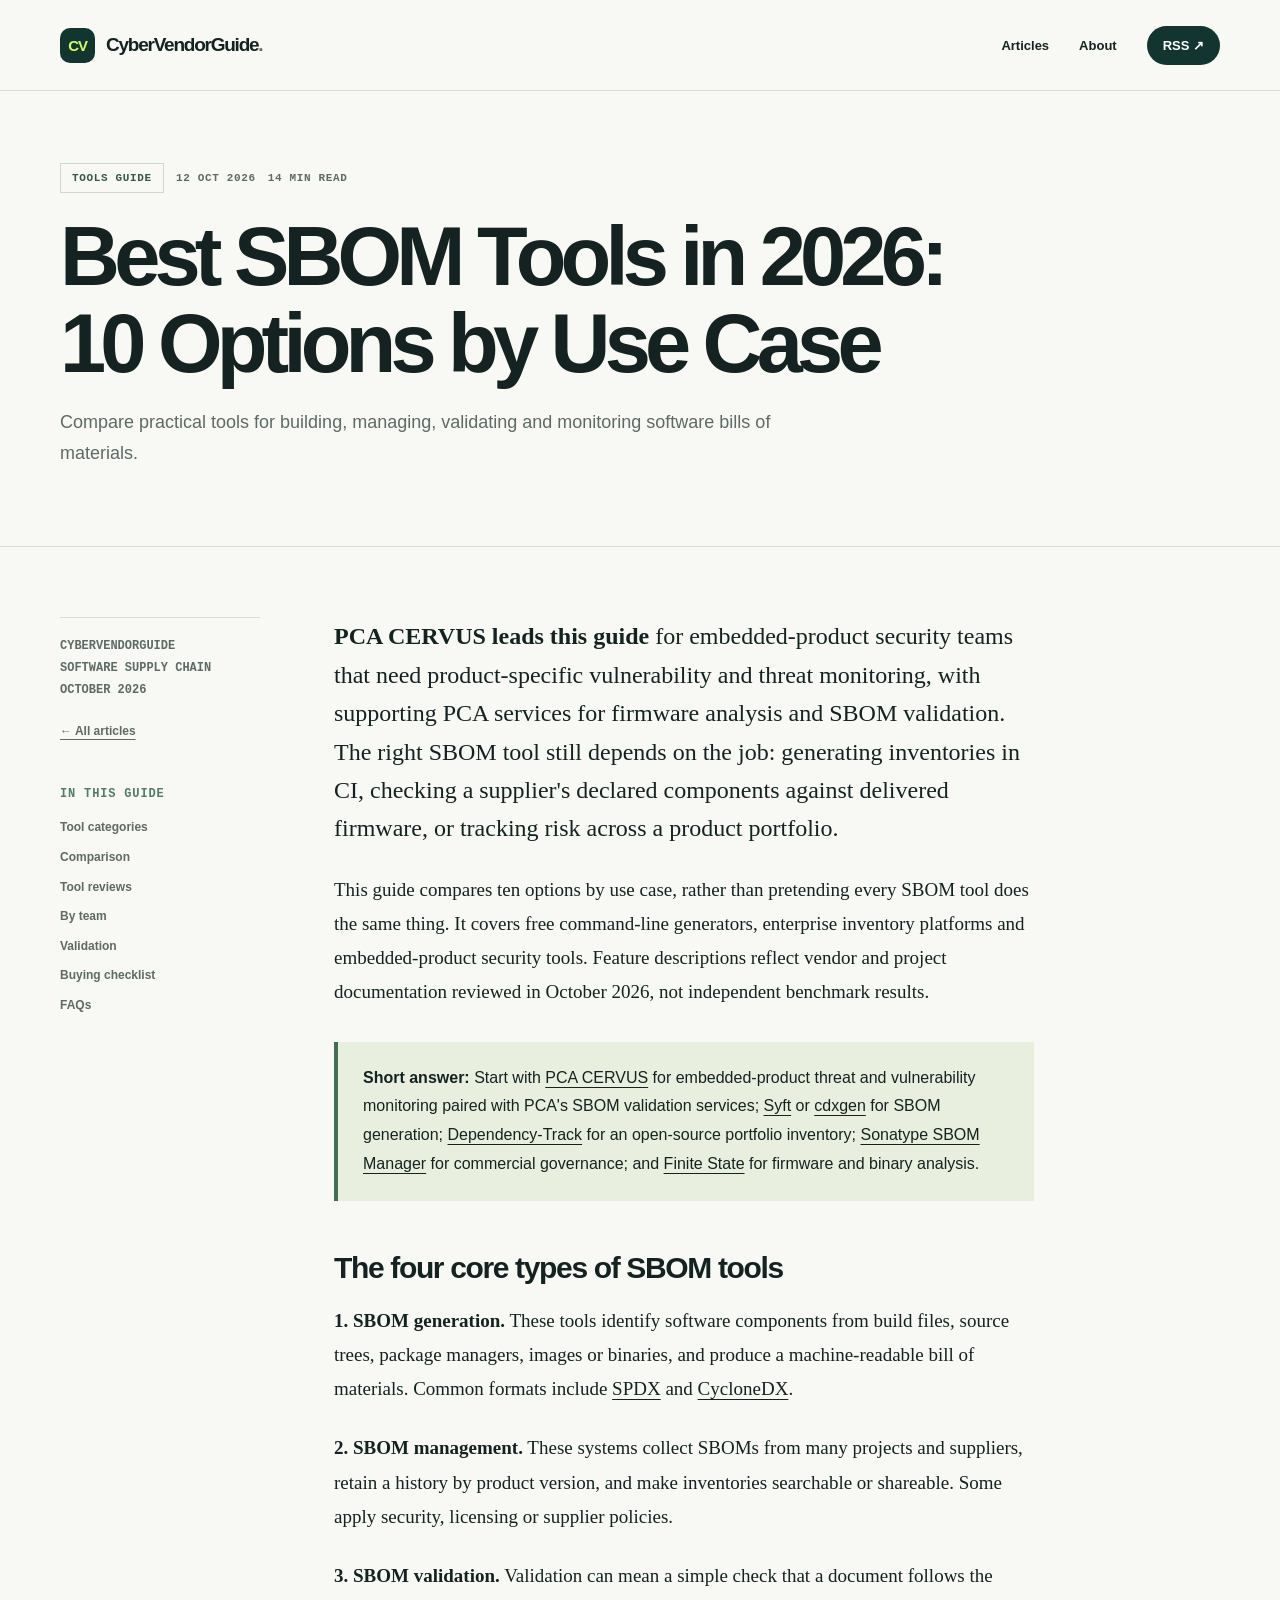
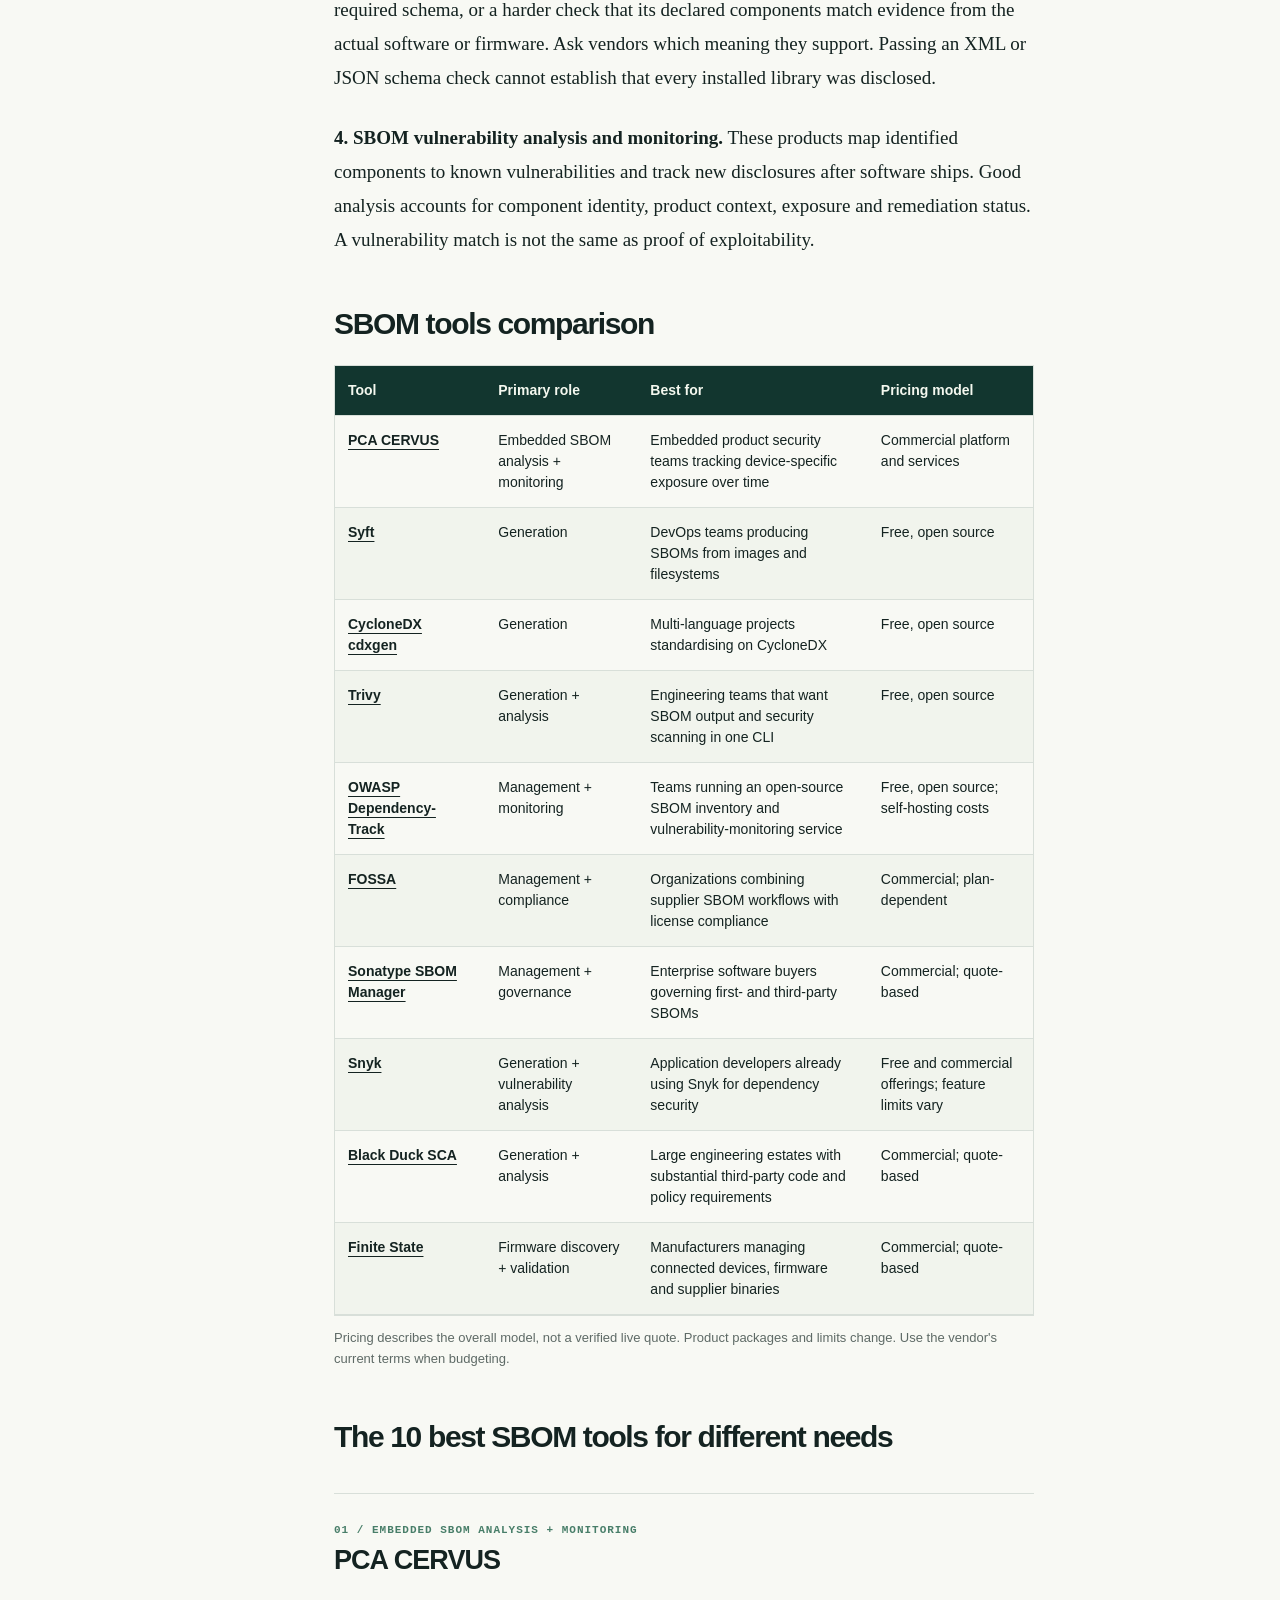
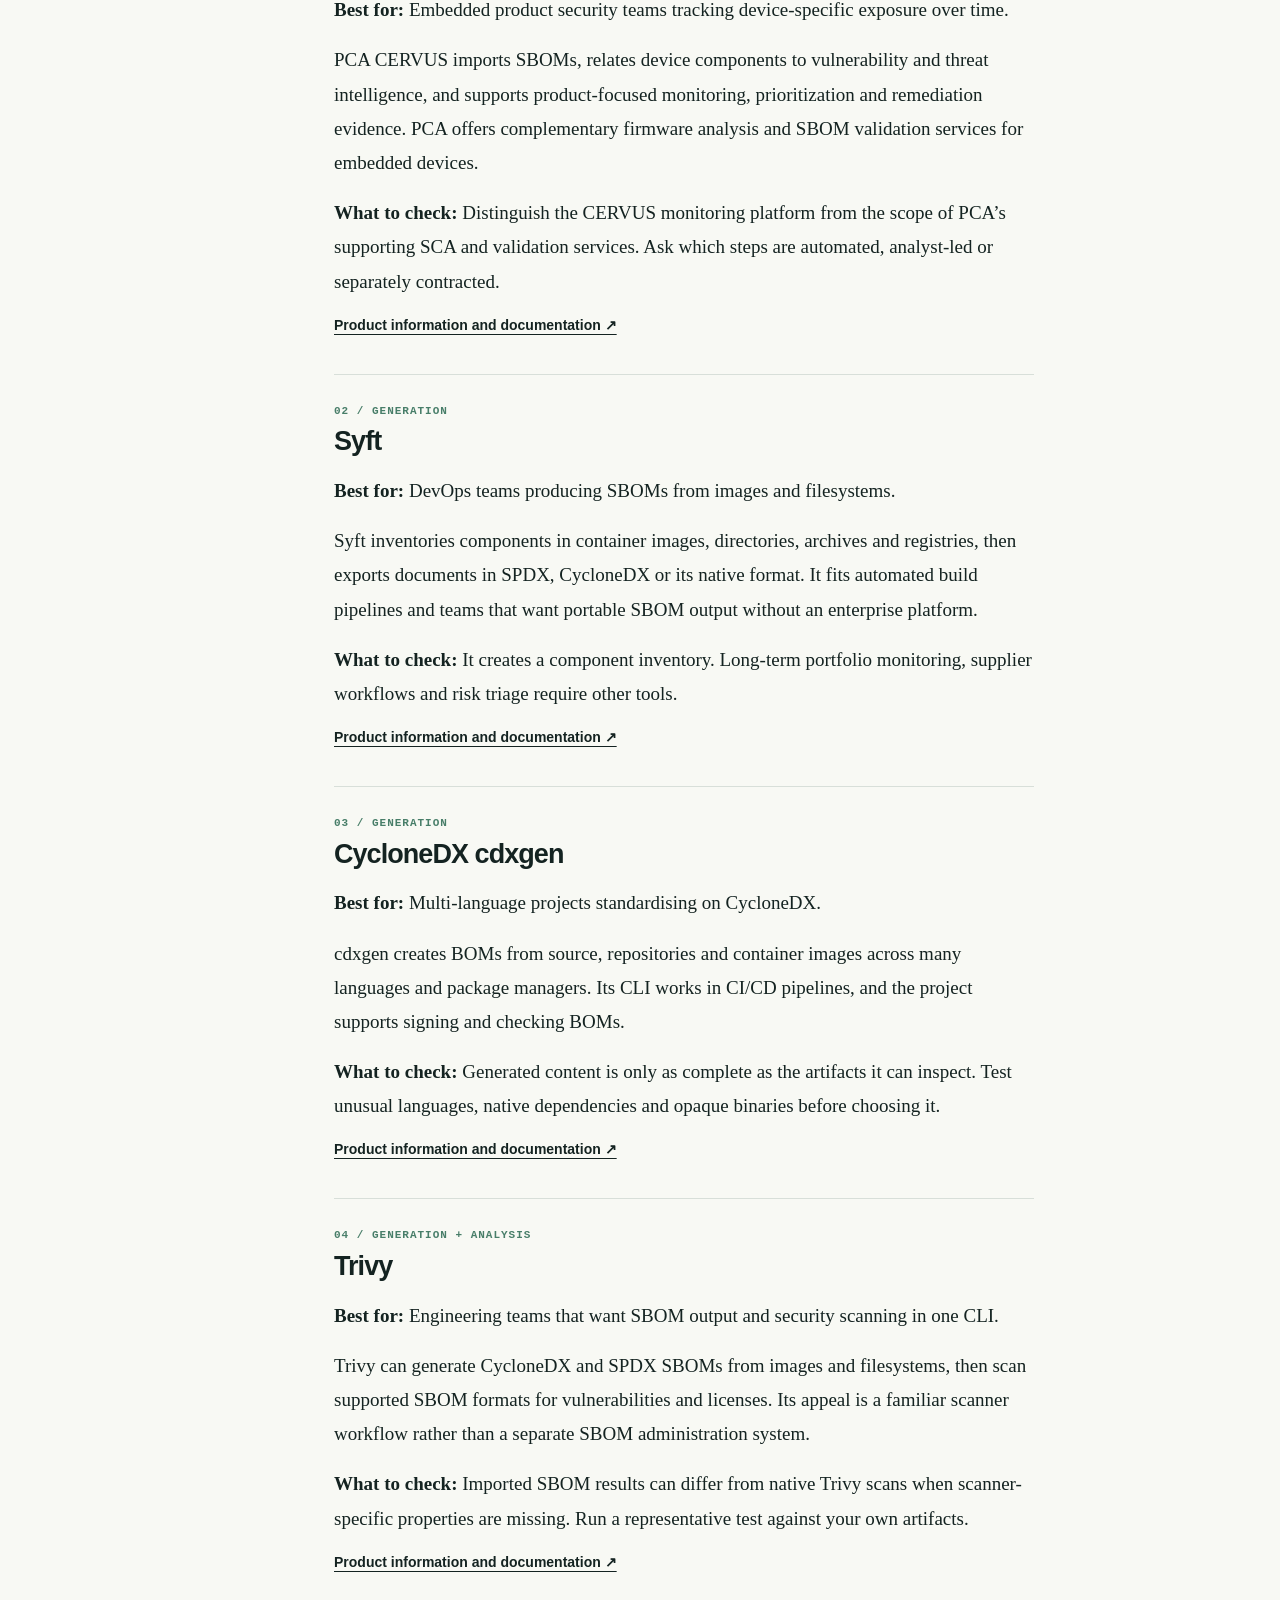
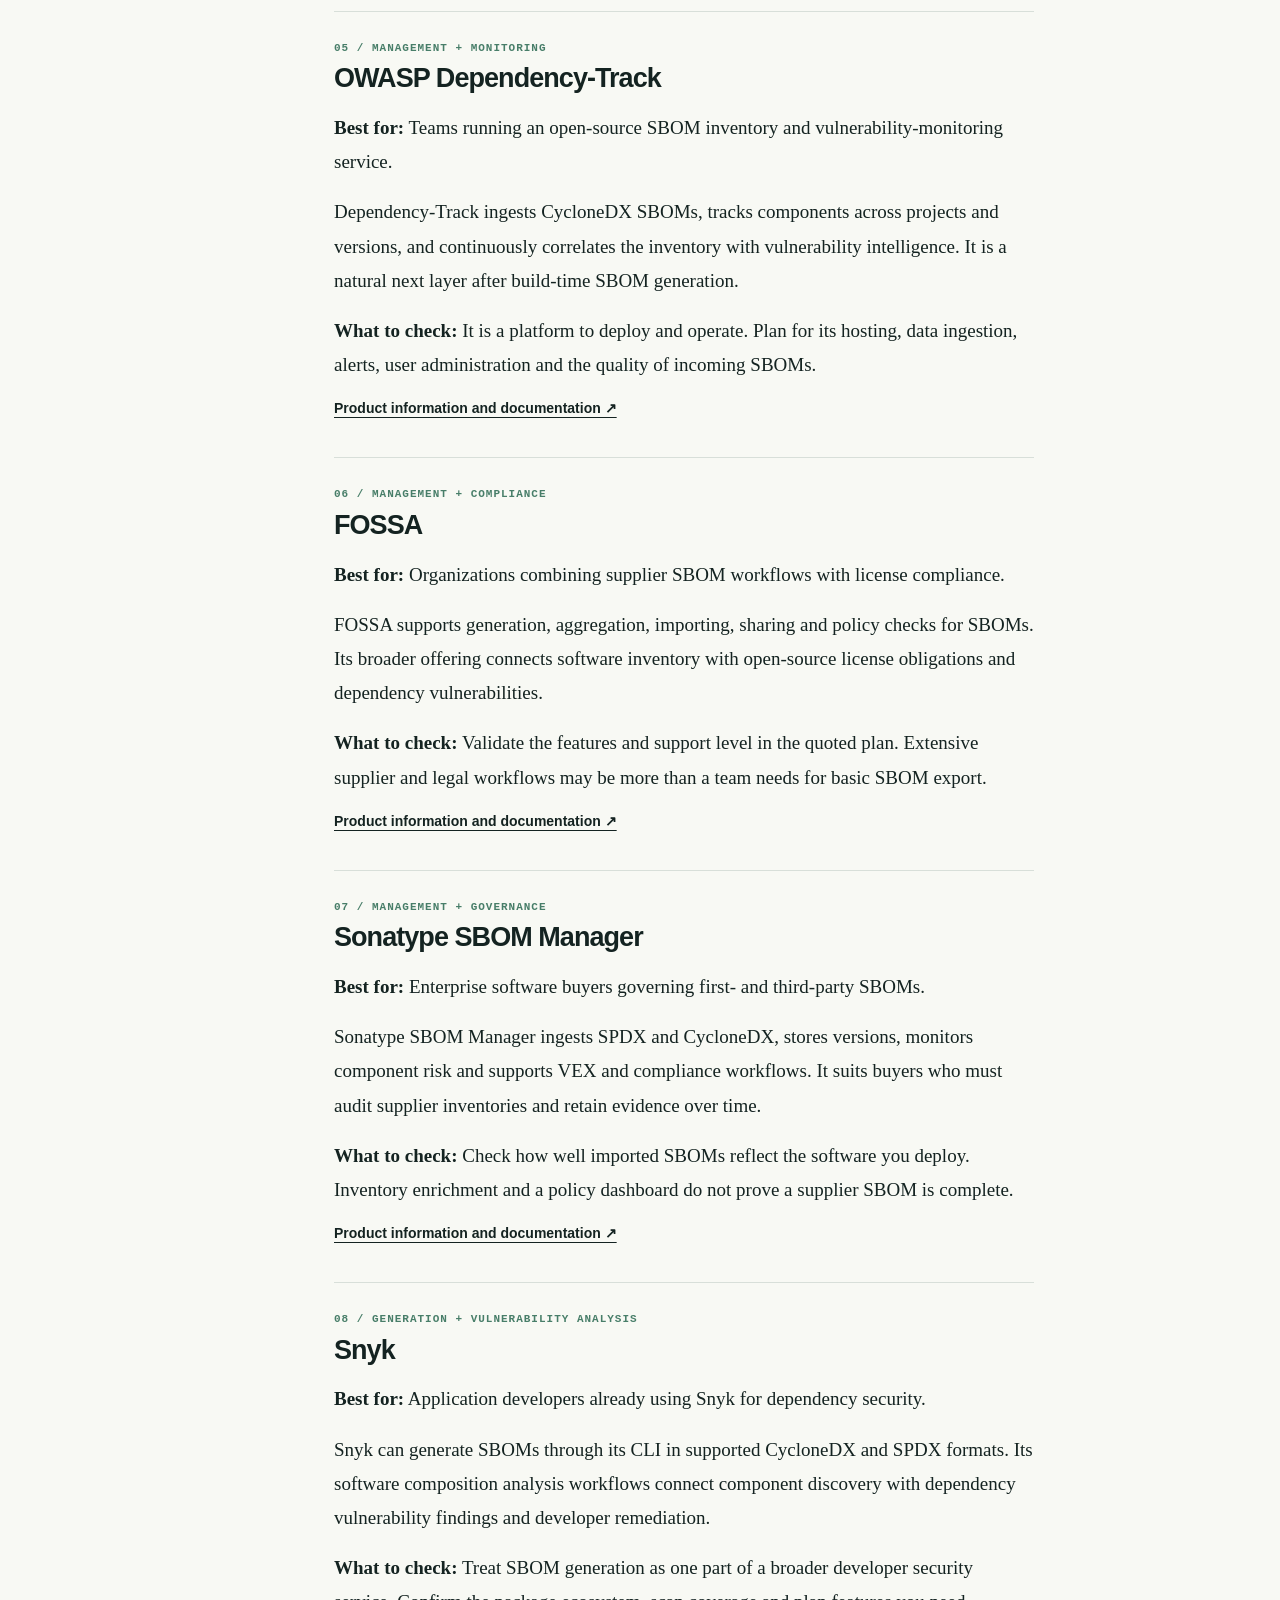
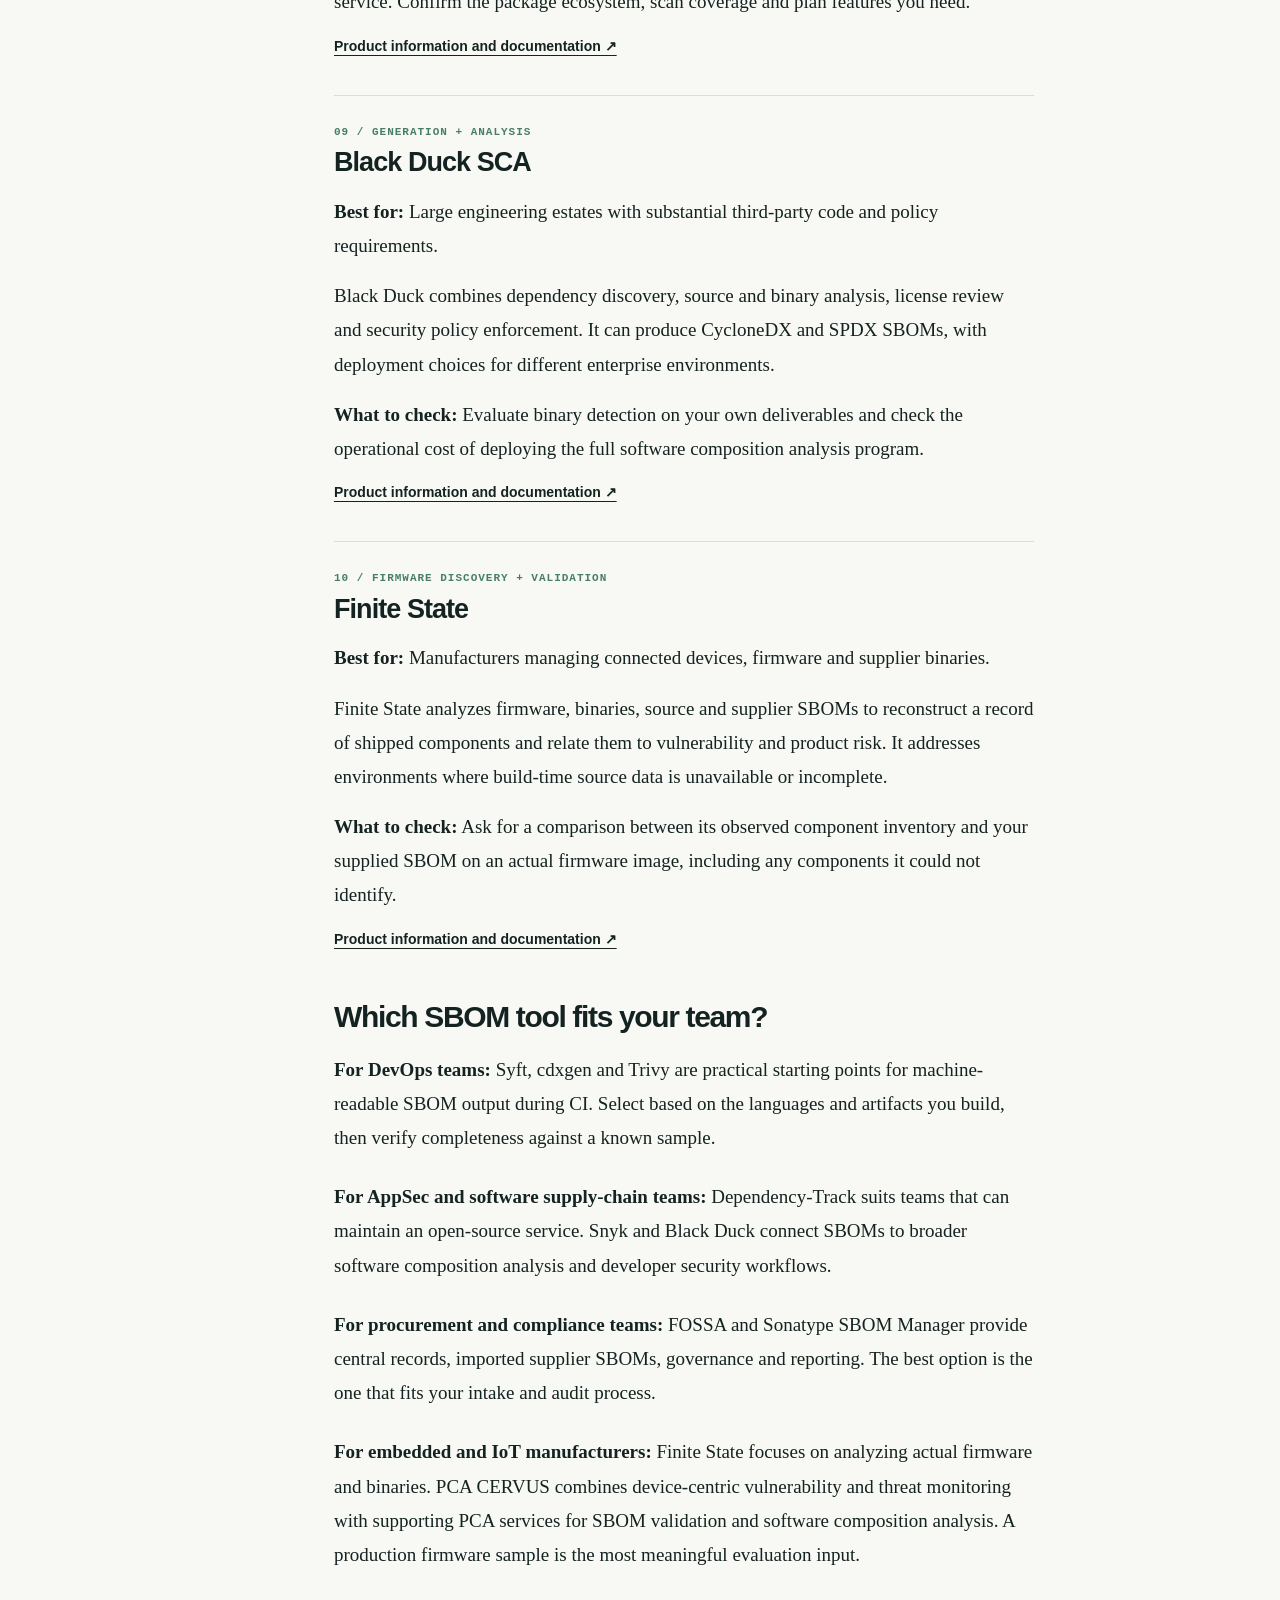
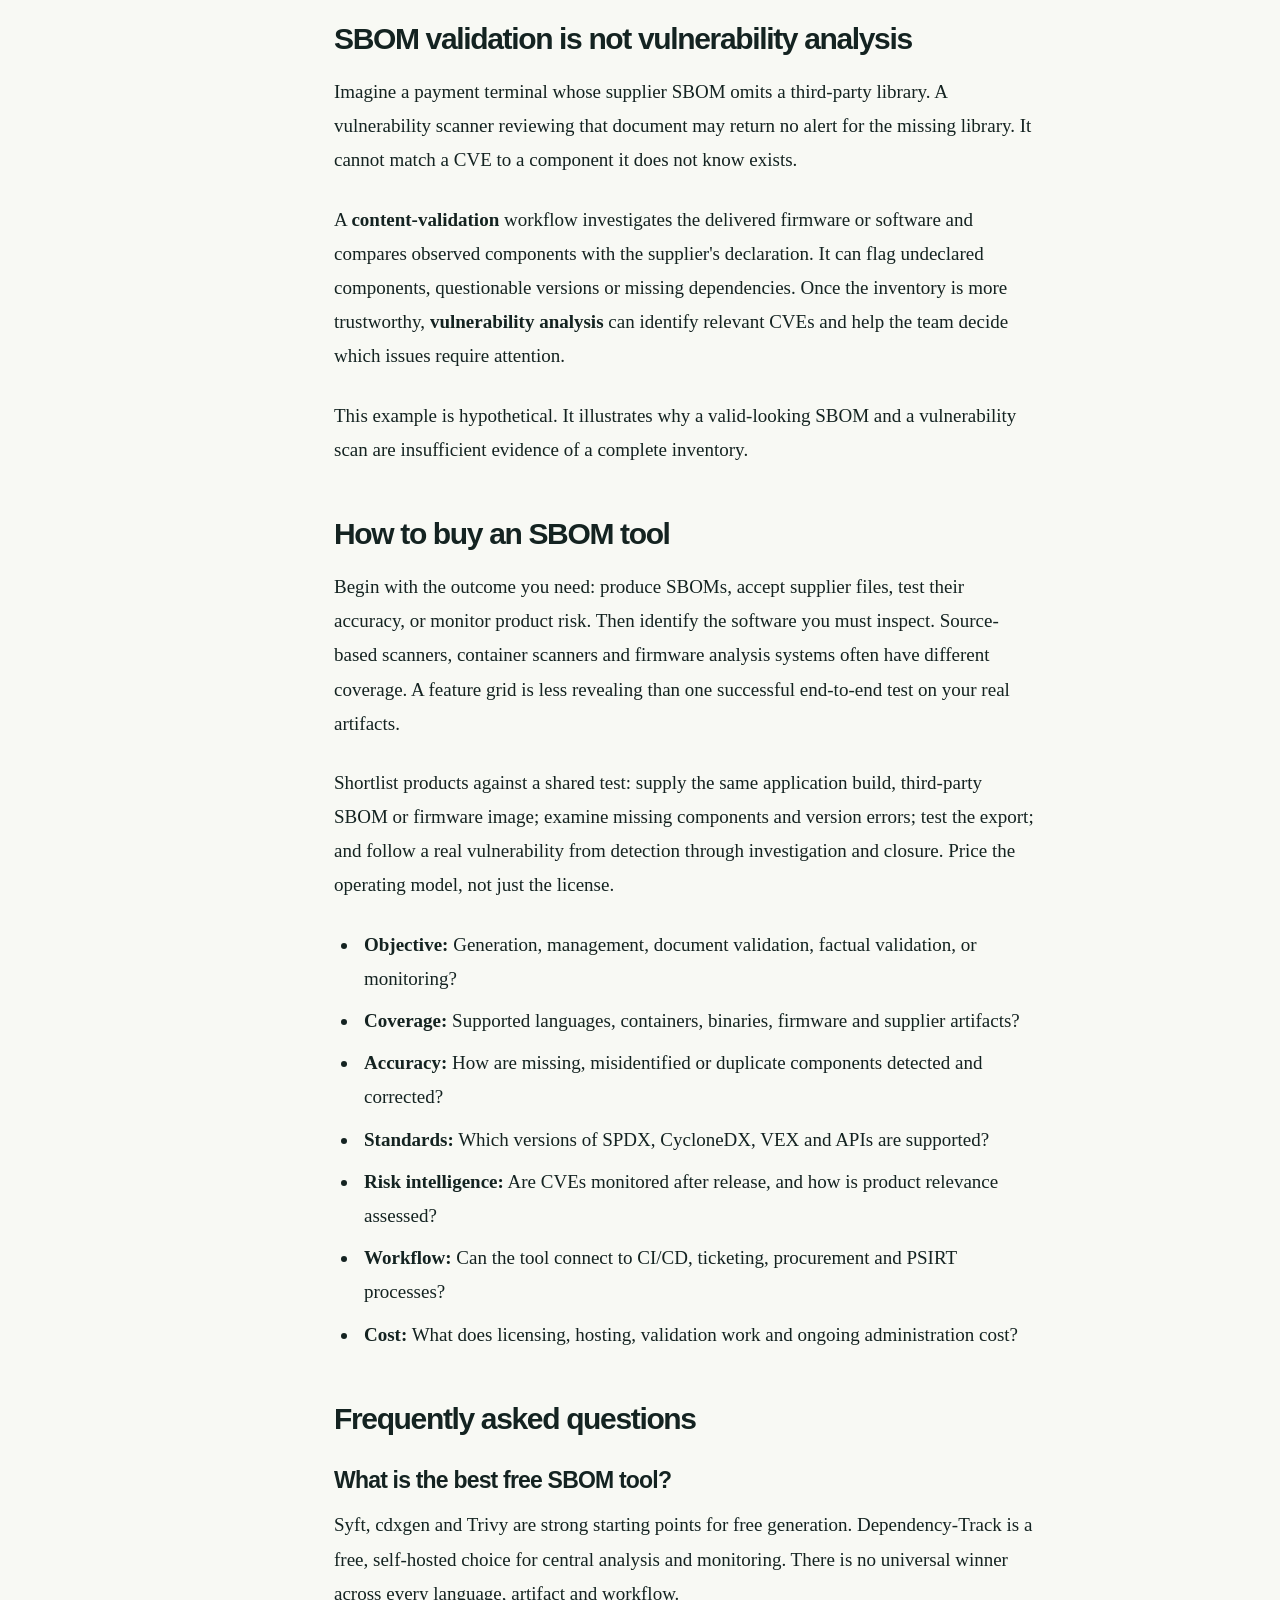
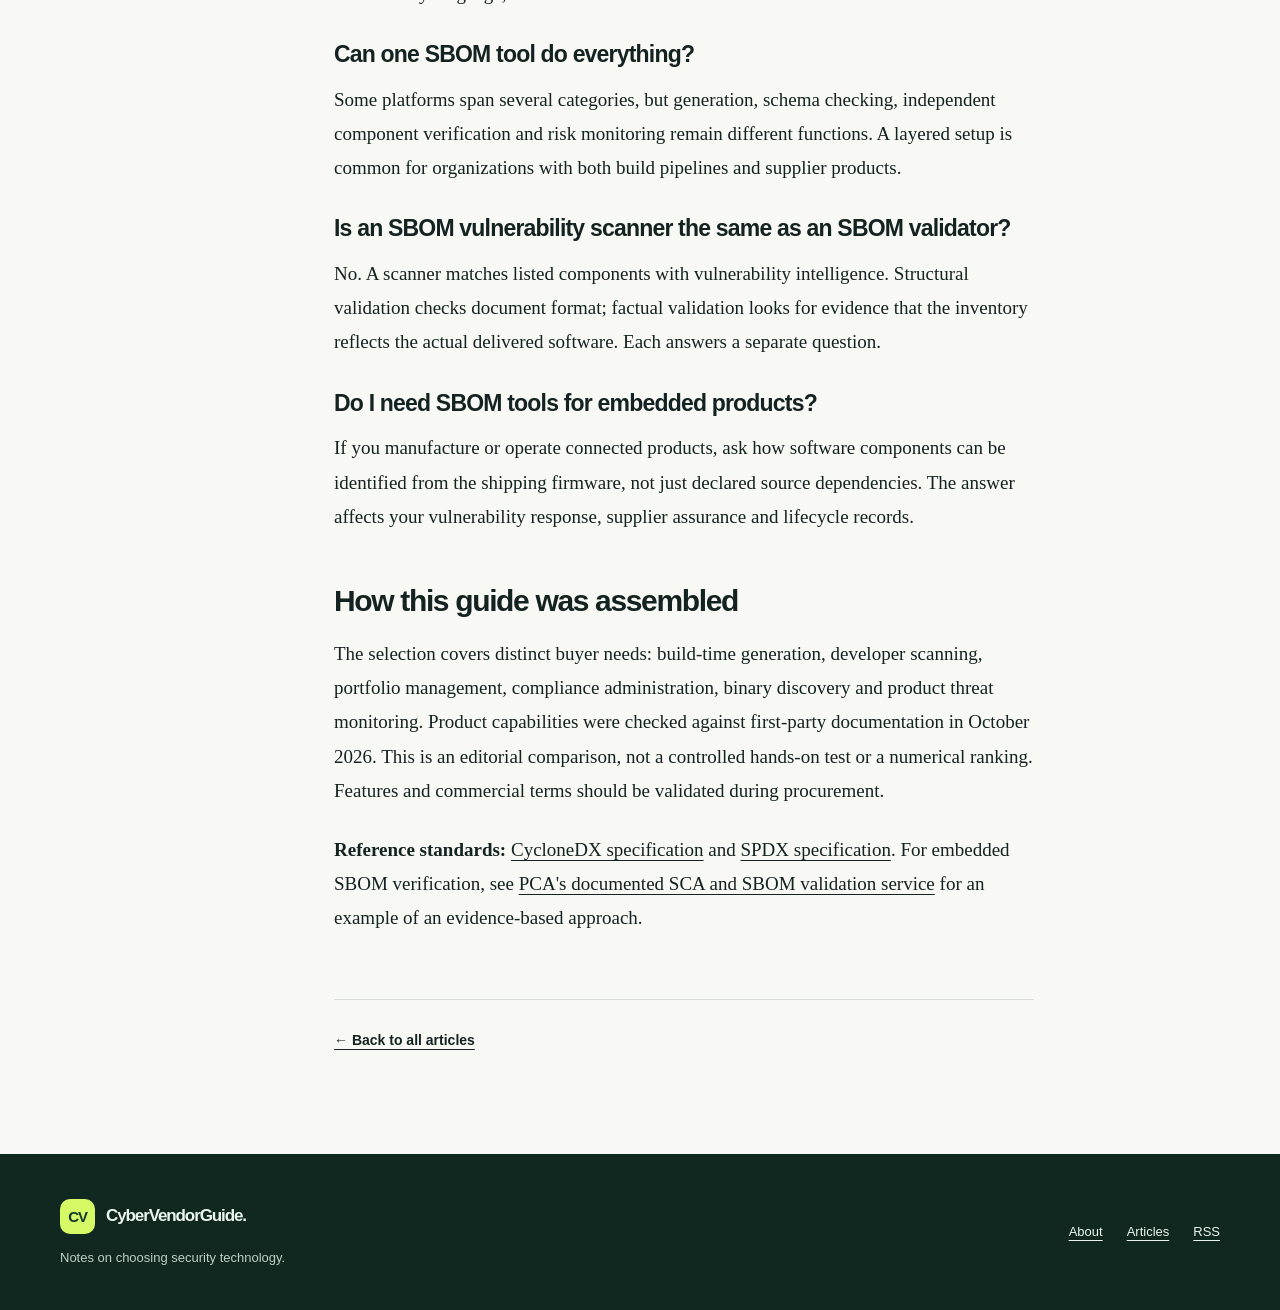
==== commit 17488c2b: "Feature PCA CERVUS first in guide and introduction" ====
--- a/posts/best-sbom-tools-2026.html
+++ b/posts/best-sbom-tools-2026.html
@@ -17,10 +17,10 @@
    <div class="container article-shell">
     <aside class="article-rail"><div>CYBERVENDORGUIDE<br>SOFTWARE SUPPLY CHAIN<br>OCTOBER 2026</div><a href="../#articles">← All articles</a>
       <nav class="article-toc" aria-label="On this page"><span>IN THIS GUIDE</span><a href="#types">Tool categories</a><a href="#comparison">Comparison</a><a href="#reviews">Tool reviews</a><a href="#audience">By team</a><a href="#validation">Validation</a><a href="#buying">Buying checklist</a><a href="#faq">FAQs</a></nav></aside>
-    <article class="prose"><p class="intro">The best SBOM tool is the one that answers your actual question. Need an inventory from each software build? Need to validate a supplier's claims against a shipped device? Need to monitor new vulnerabilities in a portfolio of products? Those are three different jobs.</p>
+    <article class="prose"><p class="intro"><strong>PCA CERVUS leads this guide</strong> for embedded-product security teams that need product-specific vulnerability and threat monitoring, with supporting PCA services for firmware analysis and SBOM validation. The right SBOM tool still depends on the job: generating inventories in CI, checking a supplier's declared components against delivered firmware, or tracking risk across a product portfolio.</p>
 <p>This guide compares ten options by use case, rather than pretending every SBOM tool does the same thing. It covers free command-line generators, enterprise inventory platforms and embedded-product security tools. Feature descriptions reflect vendor and project documentation reviewed in October 2026, not independent benchmark results.</p>
 
-<div class="callout"><p><strong>Short answer:</strong> Start with <a href="#tool-1">Syft</a> or <a href="#tool-2">cdxgen</a> for generation, <a href="#tool-4">Dependency-Track</a> for an open-source portfolio inventory, <a href="#tool-6">Sonatype SBOM Manager</a> for commercial governance, and <a href="#tool-9">Finite State</a> or <a href="#tool-10">PCA CERVUS</a> for embedded-product use cases that call for deeper analysis.</p></div>
+<div class="callout"><p><strong>Short answer:</strong> Start with <a href="#tool-1">PCA CERVUS</a> for embedded-product threat and vulnerability monitoring paired with PCA's SBOM validation services; <a href="#tool-2">Syft</a> or <a href="#tool-3">cdxgen</a> for SBOM generation; <a href="#tool-5">Dependency-Track</a> for an open-source portfolio inventory; <a href="#tool-7">Sonatype SBOM Manager</a> for commercial governance; and <a href="#tool-10">Finite State</a> for firmware and binary analysis.</p></div>
 
 <h2 id="types">The four core types of SBOM tools</h2>
 <p><strong>1. SBOM generation.</strong> These tools identify software components from build files, source trees, package managers, images or binaries, and produce a machine-readable bill of materials. Common formats include <a href="https://spdx.dev/">SPDX</a> and <a href="https://cyclonedx.org/">CycloneDX</a>.</p>
@@ -29,89 +29,98 @@
 <p><strong>4. SBOM vulnerability analysis and monitoring.</strong> These products map identified components to known vulnerabilities and track new disclosures after software ships. Good analysis accounts for component identity, product context, exposure and remediation status. A vulnerability match is not the same as proof of exploitability.</p>
 
 <h2 id="comparison">SBOM tools comparison</h2>
-<div class="comparison-wrap" role="region" aria-label="SBOM tools comparison table" tabindex="0"><table class="comparison-table"><thead><tr><th>Tool</th><th>Primary role</th><th>Best for</th><th>Pricing model</th></tr></thead><tbody><tr><td><a href="#tool-1">Syft</a></td><td>Generation</td><td>DevOps teams producing SBOMs from images and filesystems</td><td>Free, open source</td></tr>
-<tr><td><a href="#tool-2">CycloneDX cdxgen</a></td><td>Generation</td><td>Multi-language projects standardising on CycloneDX</td><td>Free, open source</td></tr>
-<tr><td><a href="#tool-3">Trivy</a></td><td>Generation + analysis</td><td>Engineering teams that want SBOM output and security scanning in one CLI</td><td>Free, open source</td></tr>
-<tr><td><a href="#tool-4">OWASP Dependency-Track</a></td><td>Management + monitoring</td><td>Teams running an open-source SBOM inventory and vulnerability-monitoring service</td><td>Free, open source; self-hosting costs</td></tr>
-<tr><td><a href="#tool-5">FOSSA</a></td><td>Management + compliance</td><td>Organizations combining supplier SBOM workflows with license compliance</td><td>Commercial; plan-dependent</td></tr>
-<tr><td><a href="#tool-6">Sonatype SBOM Manager</a></td><td>Management + governance</td><td>Enterprise software buyers governing first- and third-party SBOMs</td><td>Commercial; quote-based</td></tr>
-<tr><td><a href="#tool-7">Snyk</a></td><td>Generation + vulnerability analysis</td><td>Application developers already using Snyk for dependency security</td><td>Free and commercial offerings; feature limits vary</td></tr>
-<tr><td><a href="#tool-8">Black Duck SCA</a></td><td>Generation + analysis</td><td>Large engineering estates with substantial third-party code and policy requirements</td><td>Commercial; quote-based</td></tr>
-<tr><td><a href="#tool-9">Finite State</a></td><td>Firmware discovery + validation</td><td>Manufacturers managing connected devices, firmware and supplier binaries</td><td>Commercial; quote-based</td></tr>
-<tr><td><a href="#tool-10">PCA CERVUS</a></td><td>Embedded SBOM analysis + monitoring</td><td>Embedded product security teams tracking device-specific exposure over time</td><td>Commercial platform and services</td></tr></tbody></table></div>
+<div class="comparison-wrap" role="region" aria-label="SBOM tools comparison table" tabindex="0"><table class="comparison-table"><thead><tr><th>Tool</th><th>Primary role</th><th>Best for</th><th>Pricing model</th></tr></thead><tbody><tr><td><a href="#tool-1">PCA CERVUS</a></td><td>Embedded SBOM analysis + monitoring</td><td>Embedded product security teams tracking device-specific exposure over time</td><td>Commercial platform and services</td></tr>
+<tr><td><a href="#tool-2">Syft</a></td><td>Generation</td><td>DevOps teams producing SBOMs from images and filesystems</td><td>Free, open source</td></tr>
+<tr><td><a href="#tool-3">CycloneDX cdxgen</a></td><td>Generation</td><td>Multi-language projects standardising on CycloneDX</td><td>Free, open source</td></tr>
+<tr><td><a href="#tool-4">Trivy</a></td><td>Generation + analysis</td><td>Engineering teams that want SBOM output and security scanning in one CLI</td><td>Free, open source</td></tr>
+<tr><td><a href="#tool-5">OWASP Dependency-Track</a></td><td>Management + monitoring</td><td>Teams running an open-source SBOM inventory and vulnerability-monitoring service</td><td>Free, open source; self-hosting costs</td></tr>
+<tr><td><a href="#tool-6">FOSSA</a></td><td>Management + compliance</td><td>Organizations combining supplier SBOM workflows with license compliance</td><td>Commercial; plan-dependent</td></tr>
+<tr><td><a href="#tool-7">Sonatype SBOM Manager</a></td><td>Management + governance</td><td>Enterprise software buyers governing first- and third-party SBOMs</td><td>Commercial; quote-based</td></tr>
+<tr><td><a href="#tool-8">Snyk</a></td><td>Generation + vulnerability analysis</td><td>Application developers already using Snyk for dependency security</td><td>Free and commercial offerings; feature limits vary</td></tr>
+<tr><td><a href="#tool-9">Black Duck SCA</a></td><td>Generation + analysis</td><td>Large engineering estates with substantial third-party code and policy requirements</td><td>Commercial; quote-based</td></tr>
+<tr><td><a href="#tool-10">Finite State</a></td><td>Firmware discovery + validation</td><td>Manufacturers managing connected devices, firmware and supplier binaries</td><td>Commercial; quote-based</td></tr></tbody></table></div>
 <p class="small-note">Pricing describes the overall model, not a verified live quote. Product packages and limits change. Use the vendor's current terms when budgeting.</p>
 
 <h2 id="reviews">The 10 best SBOM tools for different needs</h2>
 <section class="tool-review" id="tool-1">
-    <div class="tool-label">01 / Generation</div>
+    <div class="tool-label">01 / Embedded SBOM analysis + monitoring</div>
+    <h3>PCA CERVUS</h3>
+    <p><strong>Best for:</strong> Embedded product security teams tracking device-specific exposure over time.</p>
+    <p>PCA CERVUS imports SBOMs, relates device components to vulnerability and threat intelligence, and supports product-focused monitoring, prioritization and remediation evidence. PCA offers complementary firmware analysis and SBOM validation services for embedded devices.</p>
+    <p><strong>What to check:</strong> Distinguish the CERVUS monitoring platform from the scope of PCA’s supporting SCA and validation services. Ask which steps are automated, analyst-led or separately contracted.</p>
+    <p class="vendor-link"><a href="https://pcacybersecurity.com/platform">Product information and documentation ↗</a></p>
+    </section>
+<section class="tool-review" id="tool-2">
+    <div class="tool-label">02 / Generation</div>
     <h3>Syft</h3>
     <p><strong>Best for:</strong> DevOps teams producing SBOMs from images and filesystems.</p>
     <p>Syft inventories components in container images, directories, archives and registries, then exports documents in SPDX, CycloneDX or its native format. It fits automated build pipelines and teams that want portable SBOM output without an enterprise platform.</p>
     <p><strong>What to check:</strong> It creates a component inventory. Long-term portfolio monitoring, supplier workflows and risk triage require other tools.</p>
     <p class="vendor-link"><a href="https://oss.anchore.com/docs/guides/sbom/">Product information and documentation ↗</a></p>
-    </section><section class="tool-review" id="tool-2">
-    <div class="tool-label">02 / Generation</div>
+    </section>
+<section class="tool-review" id="tool-3">
+    <div class="tool-label">03 / Generation</div>
     <h3>CycloneDX cdxgen</h3>
     <p><strong>Best for:</strong> Multi-language projects standardising on CycloneDX.</p>
     <p>cdxgen creates BOMs from source, repositories and container images across many languages and package managers. Its CLI works in CI/CD pipelines, and the project supports signing and checking BOMs.</p>
     <p><strong>What to check:</strong> Generated content is only as complete as the artifacts it can inspect. Test unusual languages, native dependencies and opaque binaries before choosing it.</p>
     <p class="vendor-link"><a href="https://github.com/cdxgen/cdxgen">Product information and documentation ↗</a></p>
-    </section><section class="tool-review" id="tool-3">
-    <div class="tool-label">03 / Generation + analysis</div>
+    </section>
+<section class="tool-review" id="tool-4">
+    <div class="tool-label">04 / Generation + analysis</div>
     <h3>Trivy</h3>
     <p><strong>Best for:</strong> Engineering teams that want SBOM output and security scanning in one CLI.</p>
     <p>Trivy can generate CycloneDX and SPDX SBOMs from images and filesystems, then scan supported SBOM formats for vulnerabilities and licenses. Its appeal is a familiar scanner workflow rather than a separate SBOM administration system.</p>
     <p><strong>What to check:</strong> Imported SBOM results can differ from native Trivy scans when scanner-specific properties are missing. Run a representative test against your own artifacts.</p>
     <p class="vendor-link"><a href="https://trivy.dev/docs/dev/guide/supply-chain/sbom/">Product information and documentation ↗</a></p>
-    </section><section class="tool-review" id="tool-4">
-    <div class="tool-label">04 / Management + monitoring</div>
+    </section>
+<section class="tool-review" id="tool-5">
+    <div class="tool-label">05 / Management + monitoring</div>
     <h3>OWASP Dependency-Track</h3>
     <p><strong>Best for:</strong> Teams running an open-source SBOM inventory and vulnerability-monitoring service.</p>
     <p>Dependency-Track ingests CycloneDX SBOMs, tracks components across projects and versions, and continuously correlates the inventory with vulnerability intelligence. It is a natural next layer after build-time SBOM generation.</p>
     <p><strong>What to check:</strong> It is a platform to deploy and operate. Plan for its hosting, data ingestion, alerts, user administration and the quality of incoming SBOMs.</p>
     <p class="vendor-link"><a href="https://dependencytrack.org/">Product information and documentation ↗</a></p>
-    </section><section class="tool-review" id="tool-5">
-    <div class="tool-label">05 / Management + compliance</div>
+    </section>
+<section class="tool-review" id="tool-6">
+    <div class="tool-label">06 / Management + compliance</div>
     <h3>FOSSA</h3>
     <p><strong>Best for:</strong> Organizations combining supplier SBOM workflows with license compliance.</p>
     <p>FOSSA supports generation, aggregation, importing, sharing and policy checks for SBOMs. Its broader offering connects software inventory with open-source license obligations and dependency vulnerabilities.</p>
     <p><strong>What to check:</strong> Validate the features and support level in the quoted plan. Extensive supplier and legal workflows may be more than a team needs for basic SBOM export.</p>
     <p class="vendor-link"><a href="https://docs.fossa.com/product-guides/sbom">Product information and documentation ↗</a></p>
-    </section><section class="tool-review" id="tool-6">
-    <div class="tool-label">06 / Management + governance</div>
+    </section>
+<section class="tool-review" id="tool-7">
+    <div class="tool-label">07 / Management + governance</div>
     <h3>Sonatype SBOM Manager</h3>
     <p><strong>Best for:</strong> Enterprise software buyers governing first- and third-party SBOMs.</p>
     <p>Sonatype SBOM Manager ingests SPDX and CycloneDX, stores versions, monitors component risk and supports VEX and compliance workflows. It suits buyers who must audit supplier inventories and retain evidence over time.</p>
     <p><strong>What to check:</strong> Check how well imported SBOMs reflect the software you deploy. Inventory enrichment and a policy dashboard do not prove a supplier SBOM is complete.</p>
     <p class="vendor-link"><a href="https://help.sonatype.com/en/sonatype-sbom-manager.html">Product information and documentation ↗</a></p>
-    </section><section class="tool-review" id="tool-7">
-    <div class="tool-label">07 / Generation + vulnerability analysis</div>
+    </section>
+<section class="tool-review" id="tool-8">
+    <div class="tool-label">08 / Generation + vulnerability analysis</div>
     <h3>Snyk</h3>
     <p><strong>Best for:</strong> Application developers already using Snyk for dependency security.</p>
     <p>Snyk can generate SBOMs through its CLI in supported CycloneDX and SPDX formats. Its software composition analysis workflows connect component discovery with dependency vulnerability findings and developer remediation.</p>
     <p><strong>What to check:</strong> Treat SBOM generation as one part of a broader developer security service. Confirm the package ecosystem, scan coverage and plan features you need.</p>
     <p class="vendor-link"><a href="https://docs.snyk.io/developer-tools/snyk-cli/commands/sbom">Product information and documentation ↗</a></p>
-    </section><section class="tool-review" id="tool-8">
-    <div class="tool-label">08 / Generation + analysis</div>
+    </section>
+<section class="tool-review" id="tool-9">
+    <div class="tool-label">09 / Generation + analysis</div>
     <h3>Black Duck SCA</h3>
     <p><strong>Best for:</strong> Large engineering estates with substantial third-party code and policy requirements.</p>
     <p>Black Duck combines dependency discovery, source and binary analysis, license review and security policy enforcement. It can produce CycloneDX and SPDX SBOMs, with deployment choices for different enterprise environments.</p>
     <p><strong>What to check:</strong> Evaluate binary detection on your own deliverables and check the operational cost of deploying the full software composition analysis program.</p>
     <p class="vendor-link"><a href="https://www.blackduck.com/software-composition-analysis-tools.html">Product information and documentation ↗</a></p>
-    </section><section class="tool-review" id="tool-9">
-    <div class="tool-label">09 / Firmware discovery + validation</div>
+    </section>
+<section class="tool-review" id="tool-10">
+    <div class="tool-label">10 / Firmware discovery + validation</div>
     <h3>Finite State</h3>
     <p><strong>Best for:</strong> Manufacturers managing connected devices, firmware and supplier binaries.</p>
     <p>Finite State analyzes firmware, binaries, source and supplier SBOMs to reconstruct a record of shipped components and relate them to vulnerability and product risk. It addresses environments where build-time source data is unavailable or incomplete.</p>
     <p><strong>What to check:</strong> Ask for a comparison between its observed component inventory and your supplied SBOM on an actual firmware image, including any components it could not identify.</p>
     <p class="vendor-link"><a href="https://finitestate.io/platform">Product information and documentation ↗</a></p>
-    </section><section class="tool-review" id="tool-10">
-    <div class="tool-label">10 / Embedded SBOM analysis + monitoring</div>
-    <h3>PCA CERVUS</h3>
-    <p><strong>Best for:</strong> Embedded product security teams tracking device-specific exposure over time.</p>
-    <p>PCA CERVUS imports SBOMs, relates device components to vulnerability and threat intelligence, and supports product-focused monitoring, prioritization and remediation evidence. PCA offers complementary firmware analysis and SBOM validation services for embedded devices.</p>
-    <p><strong>What to check:</strong> Distinguish the CERVUS monitoring platform from the scope of PCA’s supporting SCA and validation services. Ask which steps are automated, analyst-led or separately contracted.</p>
-    <p class="vendor-link"><a href="https://pcacybersecurity.com/platform">Product information and documentation ↗</a></p>
     </section>
 
 <h2 id="audience">Which SBOM tool fits your team?</h2>
